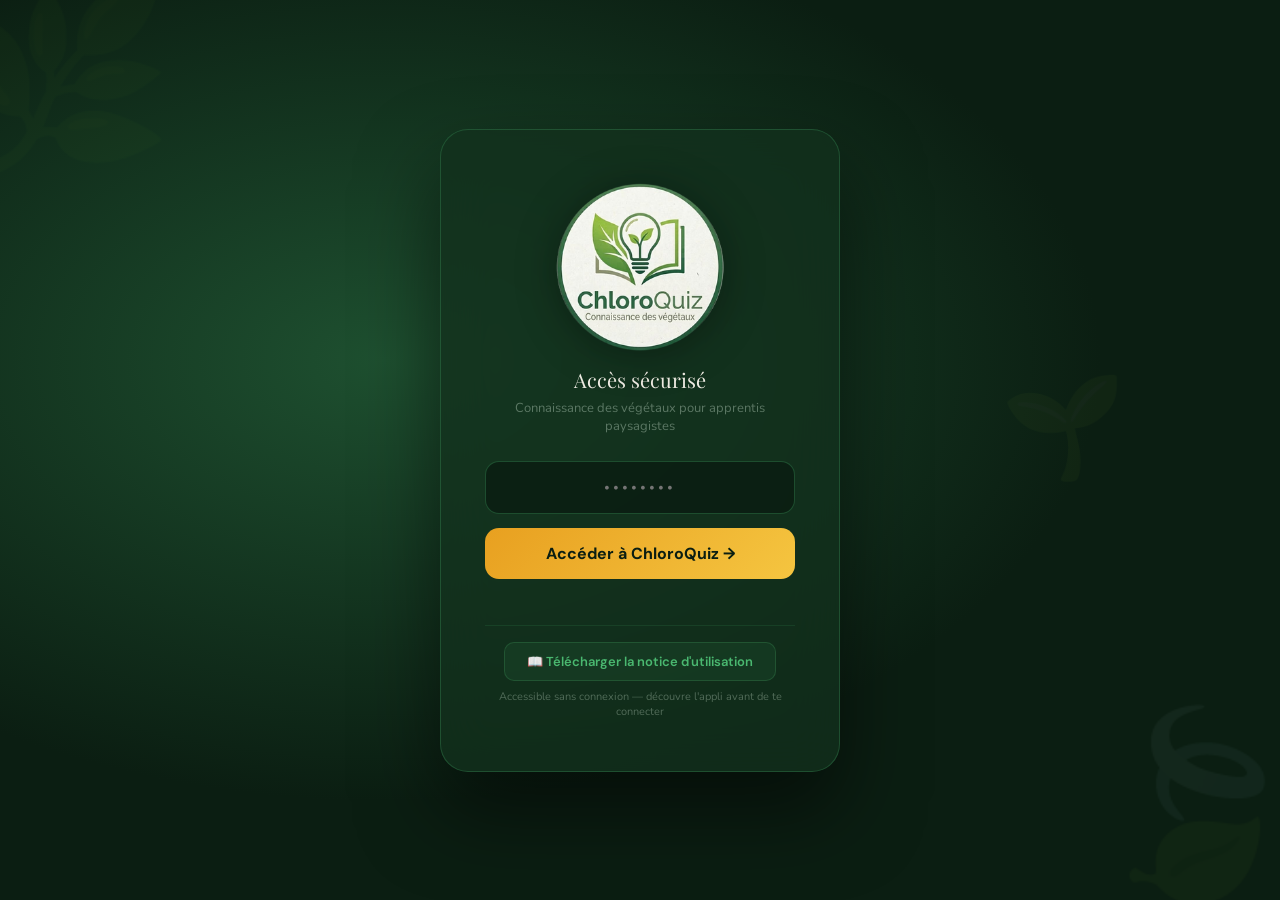
==== index.html @ 26f21cac "Add files via upload" ====
<!DOCTYPE html>
<html lang="fr">
<head>
<meta charset="UTF-8"/>
  <meta name="app-version" content="2026-03-24-v49"/>
<meta name="mobile-web-app-capable" content="yes">
  <meta name="apple-mobile-web-app-capable" content="yes">
  <meta name="apple-mobile-web-app-title" content="ChloroQuiz">
  <meta name="theme-color" content="#2d5a1b">
  <meta name="viewport" content="width=device-width, initial-scale=1.0"/>
<title>ChloroQuiz — Reconnaissance des végétaux</title>
<link rel="preconnect" href="https://fonts.googleapis.com"/>
<link rel="stylesheet" href="https://fonts.googleapis.com/css2?family=Playfair+Display:ital,wght@0,700;0,900;1,600;1,700&family=DM+Sans:wght@300;400;500;600;700&family=Nunito:wght@400;500;600;700;800&family=Montserrat:wght@700&display=swap"/>
  <link rel="stylesheet" href="chloroquiz.css"/>
  <!-- PWA -->
  <link rel="manifest" href="manifest.json">
  <script>
  if("serviceWorker" in navigator){
    window.addEventListener("load", function(){
      navigator.serviceWorker.register("/chloroquiz/sw.js")
        .then(function(reg){
          console.log("[CQ] SW enregistré");
          // Écouter les messages du SW (progression précache)
          navigator.serviceWorker.addEventListener("message", function(e){
            if(e.data && e.data.type==="photosCached"){
              var d = e.data;
              if(d.cached > 0){
                console.log("[CQ] Photos cachées: "+d.cached+" nouvelles, "+d.skipped+" déjà en cache");
              }
              // Mettre à jour le statut hors-ligne si visible
              updateOfflineStatus(d);
            }
          });
        })
        .catch(function(e){ console.warn("[CQ] SW échec:", e); });
    });
  }
  </script>
  <meta name="theme-color" content="#4ab870">
  <meta name="mobile-web-app-capable" content="yes">
  <meta name="apple-mobile-web-app-capable" content="yes">
  <meta name="apple-mobile-web-app-status-bar-style" content="black-translucent">
  <meta name="apple-mobile-web-app-title" content="ChloroQuiz">
  <link rel="apple-touch-icon" href="[data-uri]">
</head>
<body onload="tryRestoreSession().then(ok=>{ if(!ok){ /* écran mot de passe déjà visible */ } })">

<!-- ══ PASSWORD ══ -->
<div id="pw-screen">
  <div class="pw-leaf" style="top:-40px;left:-50px">🌿</div>
  <div class="pw-leaf" style="bottom:-30px;right:-30px;animation-delay:3s">🍃</div>
  <div class="pw-leaf" style="top:40%;right:12%;animation-delay:1.5s;font-size:100px">🌱</div>
  <div class="pw-card">
    <img src="[data-uri]" alt="ChloroQuiz" style="width:170px;height:170px;object-fit:contain;filter:drop-shadow(0 4px 20px rgba(0,0,0,0.35));margin-bottom:8px">
    <div class="pw-title">Accès sécurisé</div>
    <div class="pw-sub">Connaissance des végétaux pour apprentis paysagistes</div>
    <input class="pw-input" id="pw-input" type="password" placeholder="••••••••" autocomplete="off"/>
    <button class="pw-btn" onclick="checkPassword()">Accéder à ChloroQuiz →</button>
    <div class="pw-err" id="pw-err"></div>

    <!-- Lien notice avant connexion -->
    <div style="margin-top:18px;padding-top:16px;border-top:1px solid rgba(74,184,112,.12)">
      <a href="ChloroQuiz_Notice.pdf" target="_blank" rel="noopener"
         style="display:inline-flex;align-items:center;gap:8px;padding:10px 22px;
                background:rgba(74,184,112,.08);border:1px solid rgba(74,184,112,.22);
                border-radius:10px;color:var(--g4);font-family:'DM Sans',sans-serif;
                font-size:13px;font-weight:600;text-decoration:none;
                transition:background .2s"
         onmouseover="this.style.background='rgba(74,184,112,.18)'"
         onmouseout="this.style.background='rgba(74,184,112,.08)'">
        📖 Télécharger la notice d'utilisation
      </a>
      <div style="font-size:11px;color:rgba(200,223,204,.35);margin-top:8px">
        Accessible sans connexion — découvre l'appli avant de te connecter
      </div>
    </div>

  </div>
</div>

<!-- ══ APP ══ -->
<div id="app-screen">
  <div class="hdr">
    <div class="hdr-logo" onclick="showPage('home')" style="display:flex;align-items:baseline;gap:8px">
      Chloro<span>Quiz</span>
      <span id="app-version-badge" style="font-family:'DM Sans',sans-serif;font-size:10px;font-weight:600;color:rgba(200,223,204,.28);letter-spacing:.5px;cursor:pointer;line-height:1;padding-bottom:1px" title="Voir le changelog" onclick="event.stopPropagation();openChangelog()">v—</span>
    </div>
    <div class="hdr-nav">
      <button class="nb active" id="nb-home"   onclick="showPage('home')">🏠 Accueil</button>
      <button class="nb"        id="nb-quiz"   onclick="showPage('quiz')">📸 Quiz</button>
      <button class="nb"        id="nb-fiches" onclick="showPage('fiches')">📋 Fiches</button>
      <button class="nb"        id="nb-scores" onclick="showPage('scores')">🏆 Classement</button>
      <button class="nb"        id="nb-myplants" onclick="showPage('myplants')">🌱 Mes végétaux</button>
      <button class="nb atab"   id="nb-stats"  onclick="showPage('stats')" style="display:none">📊 Statistiques</button>
      <button class="nb atab"   id="nb-admin"  onclick="showPage('admin')" style="display:none">⚙️ Admin</button>
    </div>
    <div class="hdr-right">
      <div class="cloud-dot loading" id="cloud-dot" onclick="onCloudDotClick()">
        <div class="cloud-dot-circle"></div>
        <span id="cloud-dot-label">…</span>
      </div>
      <span class="role-badge" id="role-badge">👤 Visiteur</span>
      <button onclick="location.reload(true)" title="Actualiser l'application"
        style="padding:7px 14px;background:rgba(74,184,112,.08);border:1px solid rgba(74,184,112,.2);
        border-radius:20px;color:rgba(200,223,204,.7);font-family:'DM Sans',sans-serif;font-size:13px;
        font-weight:600;cursor:pointer;transition:all .2s;margin-right:6px"
        onmouseover="this.style.background='rgba(74,184,112,.18)'"
        onmouseout="this.style.background='rgba(74,184,112,.08)'">🔄</button>
      <button class="logout-btn" onclick="logout()">Déconnexion</button>
    </div>
  </div>

  <!-- HOME -->
  <div class="page" id="page-home">
    <div class="home-greet">🌿 Bienvenue sur</div>
    <div class="home-title"><span style="color: var(--g4);">Chloro</span><em style="color: var(--am2); font-family: 'Montserrat', sans-serif; font-style: normal; font-weight: bold;">Quiz</em></div>
    <div class="home-desc">L'outil de référence pour les apprentis paysagistes. Identifiez les végétaux en 30 secondes, montez dans le classement et devenez le meilleur en connaissance du végétal de votre promo !</div>
    <div class="cards-grid">
      <div class="fc fc-quiz" onclick="showPage('quiz')">
        <span class="fc-icon">📸</span>
        <div class="fc-title">Quiz Végétaux</div>
        <div class="fc-desc">Identifiez les végétaux en photo en 30s puis répondez à une question de connaissance. Scores enregistrés en ligne.</div>
        <div class="fc-arrow">Jouer →</div>
      </div>
      <div class="fc fc-scores" onclick="showPage('scores')">
        <span class="fc-icon">🏆</span>
        <div class="fc-title">Classement</div>
        <div class="fc-desc" id="home-score-desc">Classement partagé en temps réel — visible par tous les apprentis.</div>
        <div class="fc-arrow" style="color:#7ab8f5">Voir le classement →</div>
      </div>
      <div class="fc fc-fiches" onclick="showPage('fiches')">
        <span class="fc-icon">📋</span>
        <div class="fc-title">Fiches Végétaux</div>
        <div class="fc-desc" id="home-count-desc">Consultez les fiches détaillées avec toutes les informations botaniques.</div>
        <div class="fc-arrow">Consulter →</div>
      </div>
      <div class="fc" style="background:linear-gradient(135deg,rgba(32,96,200,.15),rgba(50,80,180,.08));border-color:rgba(32,96,200,.3);cursor:default">
        <span class="fc-icon">🎮</span>
        <div class="fc-title">Rejoindre une session</div>
        <div class="fc-desc">Votre formateur a lancé un quiz en direct ? Entrez le code à 4 chiffres pour rejoindre.</div>
        <div class="join-session-bar">
          <input class="join-code-input" id="join-code-input" maxlength="4" placeholder="CODE" oninput="this.value=this.value.replace(/[^0-9]/g,'')"/>
          <button class="join-btn" id="join-btn" onclick="joinSession()">→</button>
        </div>
      </div>
      <div class="fc fc-admin" id="home-admin-card" onclick="showPage('admin')" style="display:none">
        <span class="fc-icon">⚙️</span>
        <div class="fc-title">Administration</div>
        <div class="fc-desc">Gérez les plantes et connectez la base de données cloud partagée.</div>
        <div class="fc-arrow" style="color:var(--am2)">Gérer →</div>
      </div>
    </div>
  </div>

  <!-- QUIZ -->
  <div class="page" id="page-quiz" style="display:none">
    <div id="quiz-container"></div>
  </div>

  <!-- SCORES -->
  <div class="page" id="page-scores" style="display:none">
    <div class="lb-wrap">
      <div class="lb-top">
        <div>
          <div class="pg-title">🏆 <em>Classement</em></div>
          <div class="pg-sub" id="lb-sub">Tous les scores</div>
        </div>
        <button class="lb-reset-btn" id="lb-reset-btn" onclick="resetScores()" style="display:none">🗑️ Réinitialiser</button>
      </div>
      <!-- Onglets niveaux -->
      <div class="lb-tabs" id="lb-tabs">
        <button class="lb-tab active" id="lb-tab-all"  onclick="setLbFilter('all')">
          <span class="lb-tab-icon">🏆</span><span class="lb-tab-lbl">Tous</span>
        </button>
        <button class="lb-tab" id="lb-tab-lv0" onclick="setLbFilter('lv0')">
          <span class="lb-tab-icon">👀</span><span class="lb-tab-lbl">N0</span>
        </button>
        <button class="lb-tab" id="lb-tab-lv1" onclick="setLbFilter('lv1')">
          <span class="lb-tab-icon">🌱</span><span class="lb-tab-lbl">N1</span>
        </button>
        <button class="lb-tab" id="lb-tab-lv2" onclick="setLbFilter('lv2')">
          <span class="lb-tab-icon">🎓</span><span class="lb-tab-lbl">N2</span>
        </button>
        <button class="lb-tab" id="lb-tab-lv3" onclick="setLbFilter('lv3')">
          <span class="lb-tab-icon">🔬</span><span class="lb-tab-lbl">N3</span>
        </button>
        <button class="lb-tab" id="lb-tab-lv4" onclick="setLbFilter('lv4')">
          <span class="lb-tab-icon">🏗️</span><span class="lb-tab-lbl">N4</span>
        </button>
      </div>
      <div id="lb-table"></div>
    </div>
  </div>

  <!-- FICHES -->
  <div class="page" id="page-fiches" style="display:none">
    <div class="pg-title">Fiches <em>Végétaux</em></div>
    <div class="pg-sub" style="display:flex;align-items:center;justify-content:space-between;flex-wrap:wrap;gap:8px"><span>Cliquez sur une fiche pour voir les détails</span><button onclick="toggleCompareMode()" style="padding:7px 16px;background:rgba(232,160,32,.1);border:1px solid rgba(232,160,32,.3);border-radius:20px;color:var(--am2);font-family:&apos;DM Sans&apos;,sans-serif;font-size:13px;font-weight:600;cursor:pointer;white-space:nowrap">⚖️ Comparer 2 plantes</button></div>
    <input class="fi-search" id="fi-search" placeholder="🔍  Rechercher par nom latin, nom commun, famille…" oninput="renderFiches()"/>
    <div id="compare-bar" style="display:none">
      <div class="compare-bar">
        <span class="compare-bar-label">⚖️ Comparer :</span>
        <div class="compare-slots">
          <div class="compare-slot" id="cmp-slot-0">Sélectionner plante 1</div>
          <div class="compare-slot" id="cmp-slot-1">Sélectionner plante 2</div>
        </div>
        <div id="compare-type-btns" style="display:flex;gap:6px">
          <button id="cmp-type-simple" onclick="compareType='simple';document.getElementById('cmp-type-simple').style.background='rgba(74,184,112,.25)';document.getElementById('cmp-type-complet').style.background='rgba(74,184,112,.05)'" style="padding:6px 12px;background:rgba(74,184,112,.25);border:1px solid rgba(74,184,112,.4);border-radius:9px;color:var(--g4);font-family:'DM Sans',sans-serif;font-size:12px;font-weight:600;cursor:pointer">📋 Simple</button>
          <button id="cmp-type-complet" onclick="compareType='complet';document.getElementById('cmp-type-complet').style.background='rgba(74,184,112,.25)';document.getElementById('cmp-type-simple').style.background='rgba(74,184,112,.05)'" style="padding:6px 12px;background:rgba(74,184,112,.05);border:1px solid rgba(74,184,112,.2);border-radius:9px;color:var(--g4);font-family:'DM Sans',sans-serif;font-size:12px;font-weight:600;cursor:pointer">📄 Complet</button>
        </div>
        <button class="compare-btn" id="compare-launch-btn" onclick="launchComparison()" disabled>Comparer →</button>
        <button onclick="toggleCompareMode()" style="padding:8px 14px;background:rgba(255,100,100,.08);border:1px solid rgba(255,100,100,.2);border-radius:10px;color:#ff7070;font-family:'DM Sans',sans-serif;font-size:12px;cursor:pointer">✕ Annuler</button>
      </div>
    </div>
    <div class="fiches-grid" id="fiches-grid"></div>
  </div>

  <!-- MES VÉGÉTAUX -->
  <div class="page" id="page-myplants" style="display:none">
  </div>

  <!-- ADMIN -->
  <div class="page" id="page-admin" style="display:none">

    <!-- EN-TÊTE ADMIN -->
    <div style="display:flex;align-items:center;justify-content:space-between;flex-wrap:wrap;gap:12px;margin-bottom:26px">
      <div>
        <div class="pg-title" style="margin-bottom:4px">⚙️ Administration <span style="color:var(--g4)">Chloro</span><em style="color:var(--am2);font-family:'Montserrat',sans-serif;font-style:normal;font-weight:bold">Quiz</em></div>
        <div id="admin-count" style="font-size:13px;color:rgba(200,223,204,.45)"></div>
      </div>
      <div id="admin-stats-row" class="admin-stats-row" style="flex:0 0 auto;min-width:0">
        <div class="admin-stat-card">
          <span class="admin-stat-icon">🌿</span>
          <div><div class="admin-stat-val" id="stat-nb-plantes">—</div><div class="admin-stat-lbl">Plantes</div></div>
        </div>
        <div class="admin-stat-card">
          <span class="admin-stat-icon" id="stat-cloud-icon">☁️</span>
          <div><div class="admin-stat-val" id="stat-cloud-val">—</div><div class="admin-stat-lbl">Synchronisation</div></div>
        </div>
        <div class="admin-stat-card">
          <span class="admin-stat-icon">🏆</span>
          <div><div class="admin-stat-val" id="stat-nb-scores">—</div><div class="admin-stat-lbl">Scores enregistrés</div></div>
        </div>
      </div>
    </div>

    <!-- LAYOUT SIDEBAR + CONTENU -->
    <div class="admin-layout">

      <!-- SIDEBAR NAV -->
      <nav class="admin-sidebar">
        <button class="admin-sidebar-item active" id="atab-plantes" onclick="switchAdminTab('plantes')">
          <span class="admin-sidebar-icon">🌿</span>
          <div class="admin-sidebar-text">
            <div class="admin-sidebar-label">Catalogue</div>
            <div class="admin-sidebar-desc">Gérer les plantes</div>
          </div>
          <span class="admin-sidebar-badge" id="sidebar-badge-plantes">0</span>
        </button>
        <button class="admin-sidebar-item" id="atab-cloud" onclick="switchAdminTab('cloud')">
          <span class="admin-sidebar-icon">☁️</span>
          <div class="admin-sidebar-text">
            <div class="admin-sidebar-label">Cloud</div>
            <div class="admin-sidebar-desc">Connexion Supabase</div>
          </div>
        </button>
        <button class="admin-sidebar-item" id="atab-mdp" onclick="switchAdminTab('mdp')">
          <span class="admin-sidebar-icon">🔐</span>
          <div class="admin-sidebar-text">
            <div class="admin-sidebar-label">Accès</div>
            <div class="admin-sidebar-desc">Mots de passe</div>
          </div>
        </button>
        <button class="admin-sidebar-item" id="atab-plantnet" onclick="switchAdminTab('plantnet')">
          <span class="admin-sidebar-icon">🔍</span>
          <div class="admin-sidebar-text">
            <div class="admin-sidebar-label">Pl@ntNet</div>
            <div class="admin-sidebar-desc">Clé API identification</div>
          </div>
        </button>
        <button class="admin-sidebar-item" id="atab-multi" onclick="switchAdminTab('multi')">
          <span class="admin-sidebar-icon">🏆</span>
          <div class="admin-sidebar-text">
            <div class="admin-sidebar-label">Multijoueur</div>
            <div class="admin-sidebar-desc">Sessions en direct</div>
          </div>
        </button>
        <button class="admin-sidebar-item" id="atab-glossaire" onclick="switchAdminTab('glossaire')">
          <span class="admin-sidebar-icon">📖</span>
          <div class="admin-sidebar-text">
            <div class="admin-sidebar-label">Glossaire</div>
            <div class="admin-sidebar-desc">Termes botaniques</div>
          </div>
          <span class="admin-sidebar-badge" id="sidebar-badge-gloss" style="display:none"></span>
        </button>
        <!-- séparateur + lien rapide classement -->
        <div style="margin-top:8px;padding-top:14px;border-top:1px solid rgba(74,184,112,.1)">
          <button onclick="showPage('scores')" style="width:100%;padding:10px 14px;border-radius:11px;border:1px solid rgba(74,184,112,.12);background:transparent;color:rgba(200,223,204,.4);font-family:'DM Sans',sans-serif;font-size:12px;cursor:pointer;transition:all .2s;text-align:left;display:flex;align-items:center;gap:8px"
            onmouseover="this.style.color='var(--g4)'" onmouseout="this.style.color='rgba(200,223,204,.4)'">
            <span>📊</span> Voir le classement
          </button>
          <button id="admin-sidebar-stats-btn" onclick="showPage('stats')" style="width:100%;padding:10px 14px;border-radius:11px;border:1px solid rgba(232,160,32,.12);background:rgba(232,160,32,.04);color:var(--am2);font-family:'DM Sans',sans-serif;font-size:12px;cursor:pointer;transition:all .2s;text-align:left;display:flex;align-items:center;gap:8px;margin-top:6px;font-weight:600"
            onmouseover="this.style.background='rgba(232,160,32,.12)'" onmouseout="this.style.background='rgba(232,160,32,.04)'">
            <span>📈</span> Statistiques
          </button>
        </div>
      </nav>

      <!-- CONTENU DES SECTIONS -->
      <div class="admin-content">

        <!-- ── PLANTES ── -->
        <div id="admin-tab-plantes">
          <div class="admin-section-hdr">
            <div class="admin-section-title">Catalogue <em>végétaux</em></div>
            <div class="admin-btns-group">
              <button class="add-btn" onclick="openForm(null)">+ Ajouter</button>
              <button class="add-btn" onclick="mergePlants()"
                style="background:linear-gradient(135deg,#1a50a8,#2868d0);font-size:13px"
                title="Ajoute uniquement les plantes absentes — ne modifie pas les existantes">
                ⬇️ Fusionner par défaut
              </button>
              <button class="add-btn" onclick="repairPhotosCloud()"
                style="background:linear-gradient(135deg,#8a2000,#c03000);font-size:13px"
                title="Restaure les photos depuis le cache local vers Supabase">
                🔧 Réparer photos cloud
              </button>
              <button class="add-btn" onclick="migratePhotosToStorage()"
                style="background:linear-gradient(135deg,#005540,#008860);font-size:13px"
                title="Migrer les photos base64 vers Supabase Storage CDN — egress gratuit illimité">
                ☁️ Migrer vers CDN
              </button>
              <button class="add-btn" onclick="diagPhotos()"
                style="background:linear-gradient(135deg,#005080,#0070a8);font-size:13px"
                title="Voir l'état des photos : localStorage vs Supabase vs mémoire">
                🔍 Diagnostic photos
              </button>
              <button class="add-btn" onclick="triggerCSVImport()"
                style="background:linear-gradient(135deg,#1a6840,#229954);font-size:13px"
                title="Importer des plantes depuis un fichier CSV (Google Sheets, Excel)">
                📤 Importer CSV
              </button>
              <button class="add-btn" onclick="downloadCSVTemplate()"
                style="background:rgba(74,184,112,.12);border:1px solid rgba(74,184,112,.3);color:var(--g4);font-size:13px"
                title="Télécharger le modèle CSV avec toutes les colonnes">
                📥 Modèle CSV
              </button>
            </div>
          </div>
          <input class="admin-search" id="admin-search-input"
            placeholder="🔍  Rechercher dans le catalogue (latin, nom commun, famille…)"
            oninput="filterAdminList(this.value)"/>
          <div class="admin-list" id="admin-list"></div>
        </div>

        <!-- ── CLOUD ── -->
        <div id="admin-tab-cloud" style="display:none">
          <div class="admin-section-hdr">
            <div class="admin-section-title">Connexion <em>cloud</em></div>
          </div>
          <div id="cloud-banner-zone-tab"></div>
        </div>

        <!-- ── MDP ── -->
        <div id="admin-tab-mdp" style="display:none">
          <div class="admin-section-hdr">
            <div class="admin-section-title">Gestion des <em>accès</em></div>
          </div>
          <div style="max-width:480px">
            <div style="font-size:14px;color:rgba(200,223,204,.5);margin-bottom:24px;line-height:1.7">
              Modifiez les mots de passe d'accès à ChloroQuiz. Les changements sont appliqués immédiatement
              et sauvegardés${cloudOk?' dans le cloud (tous les appareils)':' localement sur cet appareil'}.
            </div>
            <div style="display:flex;flex-direction:column;gap:18px">
              <div style="background:rgba(19,48,29,.5);border:1px solid rgba(74,184,112,.15);border-radius:16px;padding:22px">
                <div style="display:flex;align-items:center;gap:10px;margin-bottom:14px">
                  <span style="font-size:22px">👤</span>
                  <div>
                    <div style="font-weight:600;color:var(--cr);font-size:15px">Mot de passe Visiteur</div>
                    <div style="font-size:12px;color:rgba(200,223,204,.35)">Accès lecture seule — à partager aux apprentis</div>
                  </div>
                </div>
                <input class="fi" id="pw-new-user" type="text" placeholder="Nouveau mot de passe visiteur" autocomplete="off" style="margin-bottom:0"/>
              </div>
              <div style="background:rgba(58,34,0,.4);border:1px solid rgba(232,160,32,.18);border-radius:16px;padding:22px">
                <div style="display:flex;align-items:center;gap:10px;margin-bottom:14px">
                  <span style="font-size:22px">👑</span>
                  <div>
                    <div style="font-weight:600;color:var(--am2);font-size:15px">Mot de passe Formateur</div>
                    <div style="font-size:12px;color:rgba(200,223,204,.35)">Accès admin complet — à garder secret</div>
                  </div>
                </div>
                <input class="fi" id="pw-new-admin" type="text" placeholder="Nouveau mot de passe formateur" autocomplete="off" style="margin-bottom:0;border-color:rgba(232,160,32,.25)"/>
              </div>
            </div>
            <div style="margin-top:8px;font-size:12px;color:rgba(200,223,204,.3)">⚠️ Minimum 6 caractères. Évitez les espaces.</div>
            <div id="pw-change-msg" style="min-height:20px;margin-top:10px;font-size:13px"></div>
            <button onclick="changePasswords()" style="margin-top:16px;width:100%;padding:14px;background:linear-gradient(135deg,var(--am),var(--am2));border:none;border-radius:13px;color:#0b1e12;font-family:'DM Sans',sans-serif;font-size:15px;font-weight:700;cursor:pointer;transition:all .2s">
              🔐 Enregistrer les nouveaux mots de passe
            </button>
            <button onclick="resetPasswordsToDefault()" style="margin-top:10px;width:100%;padding:11px;background:rgba(255,100,100,.08);border:1px solid rgba(255,100,100,.18);border-radius:13px;color:#ff9999;font-family:'DM Sans',sans-serif;font-size:13px;cursor:pointer;transition:all .2s">
              Réinitialiser aux mots de passe par défaut
            </button>
          </div>
        </div>

        <!-- ── PLANTNET ── -->
        <div id="admin-tab-plantnet" style="display:none">
          <div class="admin-section-hdr">
            <div class="admin-section-title">🔍 Pl@ntNet — <em>Identification</em></div>
          </div>
          <div id="plantnet-tab-content"></div>
        </div>

        <!-- ── MULTI ── -->
        <div id="admin-tab-multi" style="display:none">
          <div class="admin-section-hdr">
            <div class="admin-section-title">Sessions <em>multijoueur</em></div>
          </div>
          <div id="multi-container"></div>
        </div>

        <div id="admin-tab-glossaire" style="display:none">
          <div class="admin-section-hdr" style="display:flex;align-items:center;justify-content:space-between;flex-wrap:wrap;gap:10px">
            <div class="admin-section-title">📖 Glossaire <em>botanique</em></div>
            <div style="display:flex;gap:8px;flex-wrap:wrap;align-items:center">
              <input id="gloss-search" class="fi" placeholder="Rechercher un terme…"
                style="width:200px;padding:8px 12px;font-size:13px"
                oninput="filterGlossList(this.value)"/>
              <button onclick="openGlossForm(null)"
                style="padding:8px 16px;background:linear-gradient(135deg,#1e5030,#2d7a4a);border:none;border-radius:10px;color:#fff;font-family:'DM Sans',sans-serif;font-size:13px;font-weight:700;cursor:pointer">
                + Ajouter
              </button>
            </div>
          </div>
          <div id="gloss-list" style="margin-top:8px"></div>
        </div>

      </div><!-- /admin-content -->
    </div><!-- /admin-layout -->
  </div>

  <!-- STATS (formateur uniquement) -->
  <div class="page" id="page-stats" style="display:none">
    <div id="stats-container"></div>
  </div>

  <!-- BOTTOM NAV MOBILE -->
  <nav id="bottom-nav" role="navigation" aria-label="Navigation principale">
    <button class="bn-item active" id="bn-home" onclick="showPage('home')" aria-label="Accueil">
      <span class="bn-item-icon">🏠</span>
      <span class="bn-item-label">Accueil</span>
    </button>
    <button class="bn-item" id="bn-quiz" onclick="showPage('quiz')" aria-label="Quiz">
      <span class="bn-item-icon">📸</span>
      <span class="bn-item-label">Quiz</span>
    </button>
    <button class="bn-item" id="bn-fiches" onclick="showPage('fiches')" aria-label="Fiches">
      <span class="bn-item-icon">📋</span>
      <span class="bn-item-label">Fiches</span>
    </button>
    <button class="bn-item" id="bn-myplants" onclick="showPage('myplants')" aria-label="Mes végétaux">
      <span class="bn-item-icon">🌱</span>
      <span class="bn-item-label">Mes végétaux</span>
    </button>
    <button class="bn-item" id="bn-scores" onclick="showPage('scores')" aria-label="Classement">
      <span class="bn-item-icon">🏆</span>
      <span class="bn-item-label">Classement</span>
    </button>
    <button class="bn-item bn-admin" id="bn-admin-mob" onclick="showPage('admin')" aria-label="Admin" style="display:none">
      <span class="bn-item-icon">⚙️</span>
      <span class="bn-item-label">Admin</span>
    </button>
  </nav>

</div>

<div id="overlay-root"></div>

<!-- OFFLINE BANNER -->
<div id="offline-banner" style="display:none;position:fixed;bottom:16px;left:50%;transform:translateX(-50%);
  background:rgba(40,20,0,.97);border:1px solid rgba(255,180,60,.4);border-radius:14px;
  padding:12px 20px;font-size:13px;color:#ffb347;z-index:9999;backdrop-filter:blur(12px);
  box-shadow:0 8px 32px rgba(0,0,0,.5);align-items:center;gap:10px;max-width:94vw">
  <span>⚠️</span>
  <div>
    <div style="font-weight:600">Mode hors-ligne — score sauvegardé localement</div>
    <div style="font-size:11px;color:rgba(255,180,60,.6)" id="offline-sync-msg">Sera synchronisé automatiquement au retour en ligne.</div>
  </div>
  <button onclick="document.getElementById('offline-banner').style.display='none'"
    style="background:none;border:none;color:#ffb347;cursor:pointer;font-size:16px;padding:0 0 0 8px;flex-shrink:0">✕</button>
</div>

  <script src="chloroquiz.js"></script>

  <!-- PWA Install Button -->
  <div id="pwa-install-btn" style="display:none;position:fixed;bottom:20px;left:50%;transform:translateX(-50%);z-index:9999;background:#2d5a1b;color:white;border:none;border-radius:30px;padding:12px 24px;cursor:pointer;font-size:15px;font-weight:600;align-items:center;gap:8px;box-shadow:0 4px 20px rgba(0,0,0,0.3)" onclick="installPWA()">
    📲 Installer ChloroQuiz
  </div>

  <script>
    // Désinscrire les anciens Service Workers
if ('serviceWorker' in navigator) {
  // Désinstaller tous les anciens Service Workers et vider les caches
  navigator.serviceWorker.getRegistrations().then(regs => {
    regs.forEach(reg => reg.unregister());
  });
  caches.keys().then(keys => keys.forEach(k => caches.delete(k)));
}
    let deferredPrompt;
    window.addEventListener('beforeinstallprompt', (e) => {
      e.preventDefault();
      deferredPrompt = e;
      const btn = document.getElementById('pwa-install-btn');
      if (btn) btn.style.display = 'flex';
    });
    window.addEventListener('appinstalled', () => {
      deferredPrompt = null;
      const btn = document.getElementById('pwa-install-btn');
      if (btn) btn.style.display = 'none';
    });
    function installPWA() {
      if (deferredPrompt) {
        deferredPrompt.prompt();
        deferredPrompt.userChoice.then(() => { deferredPrompt = null; });
      }
    }
  </script>
</body>
</html>
---- chloroquiz.css ----
/* ══════════════════════════════════════════════════════
   ChloroQuiz — Feuille de styles principale
   Version: 2026-03-17-v22
══════════════════════════════════════════════════════ */

/* ══════════════════════════════════════════════════════
   ChloroQuiz — Feuille de styles principale
   Version: 2026-03-17-v22
══════════════════════════════════════════════════════ */

*{box-sizing:border-box;margin:0;padding:0}
html,body{min-height:100%;font-family:'Nunito',sans-serif;background:#0b1e12;color:#f0ede4}button,a,.qopt,.fiche,.nb,.lb-tab,.lb-filter-btn,.fchip,.level-card,.next-btn{-webkit-user-select:none;user-select:none;-webkit-touch-callout:none;touch-action:manipulation}
:root{
  --g0:#0b1e12;--g1:#13301d;--g2:#1e5030;--g3:#2d7a4a;--g4:#4ab870;
  --am:#e8a020;--am2:#f5c540;--cr:#f0ede4;
  --disp:'Playfair Display',serif;
}

/* ══ PASSWORD ══ */
#pw-screen{min-height:100vh;display:flex;align-items:center;justify-content:center;
  background:radial-gradient(ellipse 80% 70% at 30% 40%,#1e5030 0%,#0b1e12 70%);
  position:relative;overflow:hidden}
.pw-leaf{position:absolute;font-size:180px;opacity:.04;animation:fl-float 9s ease-in-out infinite;user-select:none;pointer-events:none}
@keyframes fl-float{0%,100%{transform:translateY(0) rotate(0deg)}50%{transform:translateY(-18px) rotate(6deg)}}
.pw-card{background:rgba(19,48,29,.78);backdrop-filter:blur(24px);border:1px solid rgba(74,184,112,.25);
  border-radius:28px;padding:52px 44px;width:400px;max-width:94vw;text-align:center;position:relative;z-index:1;
  box-shadow:0 40px 80px rgba(0,0,0,.5)}
.pw-logo{font-family:var(--disp);font-size:46px;font-weight:900;color:var(--g4);letter-spacing:-1px}
.pw-logo span{color:var(--am2); font-family: 'Montserrat', sans-serif;}
.pw-tagline{font-size:11px;letter-spacing:3px;text-transform:uppercase;color:rgba(200,223,204,.35);margin-bottom:36px}
.pw-icon{font-size:52px;display:block;margin-bottom:14px}
.pw-title{font-family:var(--disp);font-size:20px;color:var(--cr);margin-bottom:6px}
.pw-sub{font-size:13px;color:rgba(200,223,204,.4);margin-bottom:26px}
.pw-input{width:100%;padding:15px 18px;background:rgba(11,30,18,.85);border:1px solid rgba(74,184,112,.3);
  border-radius:14px;color:var(--cr);font-size:16px;text-align:center;letter-spacing:3px;
  outline:none;transition:border-color .3s,box-shadow .3s;margin-bottom:14px;font-family:'DM Sans',sans-serif}
.pw-input:focus{border-color:var(--am);box-shadow:0 0 0 3px rgba(232,160,32,.15)}
.pw-btn{width:100%;padding:15px;background:linear-gradient(135deg,var(--am),var(--am2));border:none;border-radius:14px;
  color:#0b1e12;font-size:16px;font-weight:700;cursor:pointer;transition:all .2s;font-family:'DM Sans',sans-serif}
.pw-btn:hover{transform:translateY(-2px);box-shadow:0 8px 24px rgba(232,160,32,.4)}
.pw-err{color:#ff7070;font-size:13px;margin-top:10px;min-height:18px}
.pw-hint{font-size:11px;color:rgba(200,223,204,.2);margin-top:18px}

/* ══ APP ══ */
#app-screen{display:none;flex-direction:column;min-height:100vh}

/* ══ HEADER ══ */
.hdr{display:flex;align-items:center;justify-content:space-between;padding:14px 24px;
  background:rgba(11,30,18,.94);backdrop-filter:blur(20px);border-bottom:1px solid rgba(74,184,112,.12);
  position:sticky;top:0;z-index:100;flex-wrap:wrap;gap:8px}
.hdr-logo{font-family:var(--disp);font-size:26px;font-weight:900;color:var(--g4);cursor:pointer;letter-spacing:-.5px}
.hdr-logo span{color:var(--am2); font-family: 'Montserrat', sans-serif;}
.hdr-nav{display:flex;gap:5px;flex-wrap:wrap}
.hdr-right{display:flex;align-items:center;gap:8px;flex-wrap:wrap}
.nb{padding:8px 14px;border-radius:10px;border:1px solid transparent;background:transparent;
  color:rgba(200,223,204,.85);font-family:'DM Sans',sans-serif;font-size:13px;font-weight:500;cursor:pointer;transition:all .2s}
.nb:hover{background:rgba(74,184,112,.12);color:var(--cr)}
.nb.active{background:rgba(232,160,32,.12);color:var(--am2);border-color:rgba(232,160,32,.25)}
.nb.atab{color:rgba(232,160,32,.5)}
.nb.atab.active{background:rgba(232,160,32,.15);color:var(--am2)}
.role-badge{font-size:11px;letter-spacing:2px;text-transform:uppercase;padding:4px 12px;
  border-radius:100px;background:rgba(74,184,112,.08);border:1px solid rgba(74,184,112,.15);color:rgba(200,223,204,.35)}
.role-badge.admin{background:rgba(232,160,32,.1);border-color:rgba(232,160,32,.3);color:var(--am)}
.logout-btn{padding:7px 13px;border-radius:9px;background:rgba(255,100,100,.1);border:1px solid rgba(255,100,100,.2);
  color:#ff7070;font-size:12px;cursor:pointer;transition:all .2s;font-family:'DM Sans',sans-serif}
.logout-btn:hover{background:rgba(255,100,100,.2)}

/* Cloud status */
.cloud-dot{display:flex;align-items:center;gap:5px;font-size:11px;padding:4px 11px;border-radius:100px;
  border:1px solid rgba(74,184,112,.2);color:rgba(200,223,204,.5);transition:all .3s;cursor:default}
.cloud-dot.online{border-color:rgba(74,184,112,.4);color:var(--g4);background:rgba(74,184,112,.08)}
.cloud-dot.offline{border-color:rgba(255,180,60,.3);color:#ffb347;background:rgba(255,180,60,.06);cursor:pointer}
.cloud-dot.loading{border-color:rgba(200,223,204,.2);color:rgba(200,223,204,.35);animation:fl-blink 1s ease infinite}
@keyframes fl-blink{0%,100%{opacity:1}50%{opacity:.4}}
.cloud-dot-circle{width:7px;height:7px;border-radius:50%;background:currentColor;flex-shrink:0}

/* ══ PAGES ══ */
.page{padding:38px 26px;max-width:1400px;margin:0 auto;flex:1;width:100%}
.pg-title{font-family:var(--disp);font-size:36px;font-weight:900;color:var(--cr);margin-bottom:6px}
.pg-title em{color:var(--am2);font-style:italic}
.pg-sub{font-size:14px;color:#ffffff;margin-bottom:28px}

/* ══ HOME ══ */
.home-greet{font-size:12px;letter-spacing:3px;text-transform:uppercase;color:var(--g4);margin-bottom:10px}
.home-title{font-family:var(--disp);font-size:48px;font-weight:900;line-height:1.1;color:var(--g4);margin-bottom:14px}
.home-title em{color:var(--am2);font-style:italic}
.home-desc{font-size:16px;color:rgba(200,223,204,.5);max-width:520px;line-height:1.7;margin-bottom:40px}
.cards-grid{display:grid;grid-template-columns:repeat(auto-fit,minmax(255px,1fr));gap:18px}
.fc{border-radius:22px;padding:30px 24px;cursor:pointer;transition:transform .3s,box-shadow .3s;border:1px solid rgba(255,255,255,.07)}
.fc:hover{transform:translateY(-5px)}
.fc-quiz{background:linear-gradient(135deg,#1e5030,#2d7a4a)}.fc-quiz:hover{box-shadow:0 20px 50px rgba(45,122,74,.45)}
.fc-fiches{background:linear-gradient(135deg,#2a3a14,#4a6a1a)}.fc-fiches:hover{box-shadow:0 20px 50px rgba(74,106,26,.45)}
.fc-scores{background:linear-gradient(135deg,#1a2a4a,#2a4a7a)}.fc-scores:hover{box-shadow:0 20px 50px rgba(42,74,122,.45)}
.fc-admin{background:linear-gradient(135deg,#3a2200,#7a4a00)}.fc-admin:hover{box-shadow:0 20px 50px rgba(122,74,0,.45)}
.fc-icon{font-size:44px;display:block;margin-bottom:14px}
.fc-title{font-family:var(--disp);font-size:21px;font-weight:700;color:var(--cr);margin-bottom:7px}
.fc-desc{font-size:13px;color:rgba(200,223,204,.6);line-height:1.6;margin-bottom:16px}
.fc-arrow{color:var(--am2);font-size:13px;font-weight:600}

/* ══ CLOUD SETUP BANNER ══ */
.cloud-banner{background:rgba(255,180,60,.07);border:1px solid rgba(255,180,60,.25);border-radius:16px;
  padding:18px 22px;margin-bottom:26px;display:flex;align-items:center;gap:16px;flex-wrap:wrap}
.cloud-banner-icon{font-size:28px;flex-shrink:0}
.cloud-banner-text{flex:1;min-width:200px}
.cloud-banner-title{font-size:15px;font-weight:600;color:#ffb347;margin-bottom:3px}
.cloud-banner-sub{font-size:12px;color:rgba(200,223,204,.5);line-height:1.5}
.cloud-setup-btn{padding:9px 20px;background:linear-gradient(135deg,#7a5000,#c48000);border:none;border-radius:10px;
  color:#fff8e0;font-family:'DM Sans',sans-serif;font-size:13px;font-weight:600;cursor:pointer;white-space:nowrap;transition:all .2s}
.cloud-setup-btn:hover{transform:translateY(-1px);box-shadow:0 4px 14px rgba(255,180,60,.3)}
.cloud-ok-banner{background:rgba(74,184,112,.07);border:1px solid rgba(74,184,112,.25);border-radius:16px;
  padding:14px 20px;margin-bottom:24px;display:flex;align-items:center;gap:12px}
.cloud-ok-text{flex:1;font-size:13px;color:rgba(200,223,204,.6)}
.cloud-ok-text strong{color:var(--g4)}
.cloud-disconnect-btn{padding:6px 14px;background:rgba(255,100,100,.08);border:1px solid rgba(255,100,100,.15);
  border-radius:8px;color:#ff9999;font-family:'DM Sans',sans-serif;font-size:12px;cursor:pointer;transition:all .2s}
.cloud-disconnect-btn:hover{background:rgba(255,100,100,.18)}

/* ══ CLOUD SETUP MODAL ══ */
.setup-modal{background:#0d2419;border:1px solid rgba(255,180,60,.3);border-radius:24px;padding:36px;
  max-width:600px;width:100%;max-height:90vh;overflow-y:auto;animation:fl-popin .35s cubic-bezier(.34,1.56,.64,1)}
.setup-step{display:flex;gap:14px;align-items:flex-start;padding:16px;background:rgba(19,48,29,.5);
  border:1px solid rgba(74,184,112,.12);border-radius:14px;margin-bottom:12px}
.setup-step-num{width:28px;height:28px;border-radius:50%;background:rgba(232,160,32,.15);border:1px solid rgba(232,160,32,.3);
  display:flex;align-items:center;justify-content:center;font-size:13px;font-weight:700;color:var(--am2);flex-shrink:0}
.setup-step-body{flex:1}
.setup-step-title{font-size:14px;font-weight:600;color:var(--cr);margin-bottom:4px}
.setup-step-desc{font-size:12px;color:rgba(200,223,204,.45);line-height:1.6}
.setup-step-desc a{color:var(--am2);text-decoration:none}
.setup-step-desc a:hover{text-decoration:underline}
.setup-url-input{width:100%;padding:11px 14px;background:rgba(11,30,18,.9);border:1px solid rgba(74,184,112,.22);
  border-radius:10px;color:var(--cr);font-family:'DM Sans',sans-serif;font-size:13px;outline:none;transition:border-color .3s;margin-top:8px}
.setup-url-input:focus{border-color:var(--am)}
.setup-url-input::placeholder{color:rgba(200,223,204,.2);font-size:12px}
.setup-test-btn{margin-top:12px;padding:11px 24px;background:linear-gradient(135deg,var(--am),var(--am2));border:none;
  border-radius:10px;color:#0b1e12;font-family:'DM Sans',sans-serif;font-size:14px;font-weight:700;cursor:pointer;transition:all .2s}
.setup-test-btn:hover{transform:translateY(-1px)}
.setup-test-btn:disabled{opacity:.5;cursor:not-allowed;transform:none}
.setup-result{margin-top:12px;padding:11px 15px;border-radius:10px;font-size:13px;display:none}
.setup-result.ok{background:rgba(74,184,112,.12);border:1px solid rgba(74,184,112,.3);color:var(--g4)}
.setup-result.ko{background:rgba(255,100,100,.1);border:1px solid rgba(255,100,100,.2);color:#ff9999}
.sql-block{background:rgba(0,0,0,.4);border:1px solid rgba(74,184,112,.15);border-radius:10px;padding:12px 14px;
  font-family:monospace;font-size:11px;color:rgba(200,223,204,.6);line-height:1.7;margin-top:8px;white-space:pre-wrap;word-break:break-all}
.copy-sql-btn{margin-top:6px;padding:5px 14px;background:rgba(74,184,112,.1);border:1px solid rgba(74,184,112,.2);
  border-radius:7px;color:var(--g4);font-family:'DM Sans',sans-serif;font-size:11px;cursor:pointer;transition:all .2s}
.copy-sql-btn:hover{background:rgba(74,184,112,.2)}

/* ══ LEVEL SELECTOR ══ */
.level-cards{display:grid;grid-template-columns:1fr 1fr 1fr;gap:12px;margin-bottom:24px}
.level-card{border-radius:18px;padding:20px 16px;cursor:pointer;border:2px solid transparent;
  transition:all .25s;text-align:left;background:none;font-family:'DM Sans',sans-serif;width:100%}
.level-card:hover{transform:translateY(-3px)}
.level-card.lv1{background:linear-gradient(135deg,rgba(30,80,48,.7),rgba(45,122,74,.5));border-color:rgba(74,184,112,.25)}
.level-card.lv1:hover,.level-card.lv1.selected{border-color:var(--g4);background:linear-gradient(135deg,rgba(30,80,48,.9),rgba(45,122,74,.7));box-shadow:0 8px 28px rgba(74,184,112,.25)}
.level-card.lv2{background:linear-gradient(135deg,rgba(58,34,0,.7),rgba(122,74,0,.5));border-color:rgba(232,160,32,.2)}
.level-card.lv2:hover,.level-card.lv2.selected{border-color:var(--am2);background:linear-gradient(135deg,rgba(58,34,0,.9),rgba(122,74,0,.7));box-shadow:0 8px 28px rgba(232,160,32,.2)}
.level-card.selected{transform:translateY(-3px)}
.level-card.lv3{background:linear-gradient(135deg,rgba(80,20,80,.7),rgba(140,40,140,.4));border-color:rgba(200,80,200,.2)}
.level-card.lv3:hover,.level-card.lv3.selected{border-color:#e060e0;background:linear-gradient(135deg,rgba(80,20,80,.9),rgba(140,40,140,.6));box-shadow:0 8px 28px rgba(200,80,200,.2)}
.level-card.lv4{background:linear-gradient(135deg,rgba(0,50,80,.7),rgba(0,90,140,.4));border-color:rgba(80,180,230,.2)}
.level-card.lv4:hover,.level-card.lv4.selected{border-color:#50b4e6;background:linear-gradient(135deg,rgba(0,50,80,.9),rgba(0,90,140,.6));box-shadow:0 8px 28px rgba(80,180,230,.2)}
/* ── Révision ciblée ── */
.filter-section{margin:14px 0;text-align:left}
.filter-title{font-size:12px;letter-spacing:1.5px;text-transform:uppercase;color:rgba(200,223,204,.9);margin-bottom:10px;font-weight:700}
.filter-chips{display:flex;flex-wrap:wrap;gap:6px}
.fchip{padding:5px 12px;border-radius:20px;border:1px solid rgba(74,184,112,.28);background:rgba(19,48,29,.6);color:rgba(200,223,204,.85);font-size:12px;cursor:pointer;transition:all .15s;font-family:var(--body)}
.fchip:hover{border-color:var(--g4);color:var(--g4)}
.fchip.active{background:rgba(74,184,112,.18);border-color:var(--g4);color:var(--g4);font-weight:600}
/* ── Récapitulatif fin de quiz ── */
.recap-table{width:100%;border-collapse:collapse;margin-top:12px;font-size:12px}.recap-table th{background:rgba(45,122,74,.25);color:rgba(200,223,204,.9);padding:7px 6px;text-align:left;font-size:10px;letter-spacing:1.5px;text-transform:uppercase}.recap-table td{padding:6px;border-bottom:1px solid rgba(74,184,112,.08);vertical-align:middle;color:rgba(200,223,204,.85)}
.recap-table th{padding:8px 10px;background:rgba(74,184,112,.1);color:rgba(200,223,204,.6);font-weight:600;text-align:left;font-size:11px;text-transform:uppercase;letter-spacing:1px}
.recap-table td{padding:9px 10px;border-bottom:1px solid rgba(74,184,112,.08);color:rgba(200,223,204,.8);vertical-align:top}
.recap-ok{color:var(--g4)}
.recap-ko{color:#ff9999}
.recap-timeout{color:#ffb347}
.recap-section{margin-top:22px;text-align:left}
.recap-title{font-family:var(--disp);font-size:15px;color:var(--am2);margin-bottom:10px;padding-bottom:6px;border-bottom:1px solid rgba(232,160,32,.2)}
/* ── Type multi-select ── */
.type-chips{display:flex;flex-wrap:wrap;gap:6px;margin-top:6px}
.type-chip{padding:5px 12px;border-radius:20px;border:1px solid rgba(74,184,112,.2);background:rgba(19,48,29,.6);color:rgba(200,223,204,.55);font-size:12px;cursor:pointer;transition:background .15s,border-color .15s,color .15s;font-family:var(--body);-webkit-tap-highlight-color:transparent;user-select:none}
@media(hover:hover){.type-chip:hover{border-color:var(--g4);color:var(--g4)}}
.type-chip.selected{background:rgba(74,184,112,.18);border-color:var(--g4);color:var(--g4);font-weight:600}
.type-chip:active{opacity:.75}
.type-display{margin-top:6px;font-size:12px;color:rgba(200,223,204,.5);font-style:italic;min-height:18px}
.level-badge-tag{display:inline-block;font-size:11px;letter-spacing:1.5px;text-transform:uppercase;
  padding:3px 10px;border-radius:100px;margin-bottom:10px;font-weight:600}
.lv1 .level-badge-tag{background:rgba(74,184,112,.2);color:var(--g4);border:1px solid rgba(74,184,112,.3)}
.lv2 .level-badge-tag{background:rgba(232,160,32,.15);color:var(--am2);border:1px solid rgba(232,160,32,.3)}
.lv3 .level-badge-tag{background:rgba(200,80,200,.15);color:#e060e0;border:1px solid rgba(200,80,200,.3)}
.lv4 .level-badge-tag{background:rgba(80,180,230,.15);color:#50b4e6;border:1px solid rgba(80,180,230,.3)}
.level-icon{font-size:34px;display:block;margin-bottom:8px}
.level-title{font-family:var(--disp);font-size:18px;font-weight:900;color:var(--cr);margin-bottom:5px}
.level-desc{font-size:13px;color:rgba(200,223,204,.85);line-height:1.55}
.level-check{float:right;font-size:18px;opacity:0;transition:opacity .2s}
.level-card.selected .level-check{opacity:1}
.level-pill{display:inline-block;padding:2px 10px;border-radius:100px;font-size:11px;font-weight:600;
  letter-spacing:1px;text-transform:uppercase;margin-left:6px;vertical-align:middle}
.level-pill.lv1{background:rgba(74,184,112,.15);color:var(--g4);border:1px solid rgba(74,184,112,.25)}
.level-pill.lv2{background:rgba(232,160,32,.12);color:var(--am2);border:1px solid rgba(232,160,32,.25)}
.level-pill.lv3{background:rgba(200,80,200,.12);color:#e060e0;border:1px solid rgba(200,80,200,.25)}
.level-pill.lv4{background:rgba(80,180,230,.12);color:#50b4e6;border:1px solid rgba(80,180,230,.25)}

/* ══ TIMER ══ */
.timer-wrap{margin-bottom:10px}.q-progress-bar{height:3px;border-radius:3px;background:rgba(74,184,112,.12);margin-bottom:8px;overflow:hidden}.q-progress-fill{height:100%;border-radius:3px;background:linear-gradient(90deg,var(--g4),var(--am));transition:width .4s}.q-counter-row{display:flex;justify-content:space-between;align-items:center;margin-bottom:4px;font-size:11px}.q-counter-num{font-weight:800;font-size:13px;color:var(--g4)}
.timer-bar-bg{height:8px;background:rgba(74,184,112,.12);border-radius:100px;overflow:hidden}
.timer-bar-fill{height:100%;border-radius:100px;transition:width 1s linear,background .5s;background:linear-gradient(90deg,var(--g3),var(--am))}
.timer-bar-fill.danger{background:linear-gradient(90deg,#e84020,#ff7070)}
.timer-row{display:flex;justify-content:space-between;align-items:center;margin-bottom:8px}
.timer-label{font-size:12px;color:rgba(200,223,204,.4);letter-spacing:1px}
.timer-count{font-family:var(--disp);font-size:22px;font-weight:700;color:var(--g4);min-width:40px;text-align:right}
.timer-count.danger{color:#ff7070;animation:fl-pulse .5s ease infinite alternate}
@keyframes fl-pulse{from{transform:scale(1)}to{transform:scale(1.1)}}

/* ══ QUIZ ══ */
.quiz-wrap{max-width:700px;margin:0 auto}
.quiz-topbar{display:flex;justify-content:space-between;align-items:flex-start;margin-bottom:22px}
.quiz-player{font-size:13px;color:rgba(200,223,204,.5)}
.quiz-player strong{color:var(--am2)}
.score-badge{background:rgba(232,160,32,.12);border:1px solid rgba(232,160,32,.3);border-radius:100px;
  padding:6px 16px;font-size:14px;color:var(--am2);font-weight:600}
.round-info{font-size:12px;color:rgba(200,223,204,.3);margin-top:4px;text-align:right}
.qcard{background:rgba(19,48,29,.5);border:1px solid rgba(74,184,112,.18);border-radius:24px;overflow:hidden}
/* ── Étape 2 : bloc question en haut (remplace la photo) ── */
.k-question-block{background:linear-gradient(160deg,rgba(10,36,20,.9),rgba(20,60,35,.8));padding:36px 28px 28px;border-bottom:1px solid rgba(74,184,112,.15);min-height:200px;display:flex;flex-direction:column;align-items:center;justify-content:center;text-align:center}
.k-question-text{font-family:'Nunito',sans-serif;font-size:22px;font-weight:700;color:var(--cr);line-height:1.4;margin:0;letter-spacing:-0.2px}
.k-question-text em{color:var(--am2);font-style:italic;font-family:'Playfair Display',serif;font-size:1.05em}
/* ── Options étape 2 plus grandes ── */
.k-opts .qopt{padding:14px 16px;font-size:16px;font-weight:400;border-radius:13px;line-height:1.35;font-family:Arial,Helvetica,sans-serif}
@media(max-width:560px){.k-question-text{font-size:19px}.k-opts .qopt{font-size:15px;padding:13px 15px}}
.qphoto-carousel{position:relative;width:100%;overflow:hidden;border-radius:0;cursor:grab}.qphoto-track{display:flex;transition:transform .3s ease;will-change:transform}.qphoto-slide{min-width:100%;display:flex;align-items:center;justify-content:center;background:#0b1e12}.qphoto{width:100%;max-height:340px;object-fit:contain;display:block;background:#0b1e12}.qphoto-dots{display:flex;justify-content:center;gap:6px;padding:6px 0}.qphoto-dot{width:7px;height:7px;border-radius:50%;background:rgba(200,223,204,.25);transition:background .2s;cursor:pointer}.qphoto-dot.active{background:var(--g4)}
.qphoto-fallback{width:100%;height:400px;display:flex;align-items:center;justify-content:center;background:linear-gradient(135deg,#1e5030,#2d7a4a)}
.qbody{padding:14px 16px}
.phase-label{font-size:10px;letter-spacing:2px;text-transform:uppercase;color:var(--g4);margin-bottom:4px}
.q-text{font-family:var(--disp);font-size:17px;font-weight:700;color:var(--cr);margin-bottom:10px;line-height:1.3}
.q-opts{display:flex;flex-direction:column;gap:6px}
.qopt{padding:14px 18px;border-radius:13px;background:rgba(11,30,18,.8);border:1px solid rgba(74,184,112,.18);font-family:Arial,Helvetica,sans-serif;font-size:16px;font-weight:400;line-height:1.3;
  color:rgba(200,223,204,.8);font-family:'DM Sans',sans-serif;font-size:15px;cursor:pointer;transition:all .2s;text-align:left;width:100%}
.qopt:hover:not(:disabled){background:rgba(74,184,112,.12);border-color:rgba(74,184,112,.45);color:var(--cr)}
.qopt:disabled{cursor:default}
.qopt.correct{background:rgba(74,184,112,.28)!important;border-color:var(--g4)!important;color:var(--g4)!important;font-weight:700}
.qopt.wrong{background:rgba(255,80,80,.18)!important;border-color:#ff7070!important;color:#ff9999!important;font-weight:700}
.qopt.timeout-reveal{background:rgba(74,184,112,.12)!important;border-color:rgba(74,184,112,.4)!important;color:var(--cr)!important;font-weight:600}
.opt-latin{font-style:italic;font-weight:400;font-size:16px;display:block;font-family:Arial,Helvetica,sans-serif;letter-spacing:0.4px;line-height:1.4}
.opt-common{font-size:12px;color:rgba(200,223,204,.4);display:block;margin-top:2px}
.k-feedback{margin-top:15px;padding:12px 16px;border-radius:12px;font-size:14px;line-height:1.6}
.k-feedback.ok{background:rgba(74,184,112,.12);border:1px solid rgba(74,184,112,.3);color:var(--g4)}
.k-feedback.ko{background:rgba(255,100,100,.1);border:1px solid rgba(255,100,100,.2);color:#ff9999}
.next-btn{width:100%;margin-top:10px;padding:11px;background:linear-gradient(135deg,var(--am),var(--am2));
  border:none;border-radius:13px;color:#0b1e12;font-family:'DM Sans',sans-serif;font-size:16px;font-weight:700;cursor:pointer;transition:all .2s}
.next-btn:hover{transform:translateY(-2px);box-shadow:0 8px 24px rgba(232,160,32,.35)}
.timeout-notice{text-align:center;padding:9px;color:#ff9999;font-size:13px;margin-bottom:8px;
  background:rgba(255,100,100,.08);border-radius:10px;border:1px solid rgba(255,100,100,.15)}

/* ══ OVERLAYS ══ */
.overlay{position:fixed;inset:0;z-index:500;display:flex;align-items:center;justify-content:center;
  background:rgba(0,0,0,.65);backdrop-filter:blur(8px);animation:fl-fadein .3s ease;padding:20px}
@keyframes fl-fadein{from{opacity:0}to{opacity:1}}
.cel-card{border-radius:30px;padding:48px 40px;text-align:center;max-width:450px;width:100%;
  animation:fl-popin .4s cubic-bezier(.34,1.56,.64,1);position:relative;overflow:hidden}
@keyframes fl-popin{from{transform:scale(.7);opacity:0}to{transform:scale(1);opacity:1}}
.cel-card.good{background:linear-gradient(135deg,#163d25,#0b1e12);border:2px solid rgba(74,184,112,.4)}
.cel-card.bad{background:linear-gradient(135deg,#2e0f0f,#0b1e12);border:2px solid rgba(255,100,100,.3)}
.cel-card.timeout{background:linear-gradient(135deg,#2a2200,#0b1e12);border:2px solid rgba(232,160,32,.3)}
.cel-glow{position:absolute;width:280px;height:280px;border-radius:50%;
  background:radial-gradient(circle,rgba(74,184,112,.15) 0%,transparent 70%);
  top:50%;left:50%;transform:translate(-50%,-50%);pointer-events:none}
.cel-emoji{font-size:68px;display:block;margin-bottom:14px;animation:fl-bounce .6s ease infinite alternate}
@keyframes fl-bounce{from{transform:translateY(0)}to{transform:translateY(-12px)}}
.cel-title{font-family:var(--disp);font-size:26px;font-weight:900;margin-bottom:10px;line-height:1.2}
.cel-card.good .cel-title{color:var(--am2)}
.cel-card.bad .cel-title,.cel-card.timeout .cel-title{color:#ffb347}
.cel-latin{font-family:var(--disp);font-size:19px;font-style:italic;color:var(--g4);margin-bottom:3px}
.cel-common{font-size:13px;color:rgba(200,223,204,.4);margin-bottom:20px}
.wrong-box{background:rgba(74,184,112,.1);border:1px solid rgba(74,184,112,.2);border-radius:13px;
  padding:12px 16px;margin-bottom:18px;text-align:left}
.wrong-box-label{font-size:11px;letter-spacing:2px;text-transform:uppercase;color:var(--g4);margin-bottom:4px}
.wrong-box-latin{font-family:var(--disp);font-size:19px;font-style:italic;color:var(--cr);font-weight:700}
.wrong-box-common{font-size:12px;color:rgba(200,223,204,.35);margin-top:2px}
.cel-btn{padding:12px 34px;background:linear-gradient(135deg,var(--am),var(--am2));border:none;border-radius:13px;
  color:#0b1e12;font-family:'DM Sans',sans-serif;font-size:15px;font-weight:700;cursor:pointer;transition:all .2s}
.cel-btn:hover{transform:translateY(-2px);box-shadow:0 8px 24px rgba(232,160,32,.4)}
.conf-wrap{position:fixed;inset:0;pointer-events:none;z-index:600;overflow:hidden}
.conf-p{position:absolute;top:-20px;animation:fl-fall linear forwards}
@keyframes fl-fall{to{top:110vh;opacity:.1}}

/* ══ QUIZ END ══ */
.quiz-end{text-align:center;padding:36px 0;max-width:500px;margin:0 auto}
.end-trophy{font-size:70px;display:block;margin-bottom:12px}
.end-player-name{font-size:13px;color:rgba(200,223,204,.72);letter-spacing:2px;text-transform:uppercase;margin-bottom:8px}
.end-score{font-family:var(--disp);font-size:58px;font-weight:900;color:var(--am2);line-height:1}
.end-pct{font-family:var(--disp);font-size:24px;color:rgba(200,223,204,.65);margin-bottom:6px}
.end-msg{font-size:16px;color:rgba(200,223,204,.8);margin-bottom:24px}
.end-stats{display:grid;grid-template-columns:1fr 1fr 1fr;gap:10px;margin-bottom:28px}
.end-stat{background:rgba(19,48,29,.5);border:1px solid rgba(74,184,112,.15);border-radius:14px;padding:13px 8px;text-align:center}
.end-stat-num{font-family:var(--disp);font-size:24px;font-weight:700;color:var(--am2)}
.end-stat-label{font-size:11px;color:rgba(200,223,204,.7);margin-top:3px}
.end-btns{display:flex;gap:12px;justify-content:center;flex-wrap:wrap}

/* ══ LEADERBOARD ══ */
.lb-wrap{max-width:680px;margin:0 auto}
.lb-tabs{display:flex;gap:0;margin-bottom:20px;background:rgba(19,48,29,.6);border-radius:14px;padding:4px;overflow-x:auto;scrollbar-width:none}
.lb-tabs::-webkit-scrollbar{display:none}
.lb-tab{
  flex:1;min-width:52px;display:flex;flex-direction:column;align-items:center;gap:3px;
  padding:9px 6px;border-radius:10px;border:none;
  background:transparent;color:rgba(200,223,204,.45);
  font-family:'DM Sans',sans-serif;font-size:11px;font-weight:700;
  cursor:pointer;transition:all .2s;white-space:nowrap;
  -webkit-tap-highlight-color:transparent}
.lb-tab-icon{font-size:18px;line-height:1}
.lb-tab-lbl{font-size:11px;font-weight:700}
.lb-tab.active{background:rgba(232,160,32,.18);color:var(--am2);box-shadow:0 2px 10px rgba(232,160,32,.15)}
@media(hover:hover){.lb-tab:not(.active):hover{background:rgba(74,184,112,.1);color:var(--cr)}}
.lb-tab:active{transform:scale(.95)}
/* Couleur distinctive par niveau sur l'onglet actif */
#lb-tab-lv0.active{background:rgba(74,184,112,.2);color:#4ab870}
#lb-tab-lv1.active{background:rgba(74,184,112,.2);color:#4ab870}
#lb-tab-lv2.active{background:rgba(232,160,32,.2);color:var(--am2)}
#lb-tab-lv3.active{background:rgba(66,133,244,.2);color:#7ab8f5}
#lb-tab-lv4.active{background:rgba(180,80,220,.2);color:#c97ef5}

.lb-table{display:flex;flex-direction:column;gap:9px}
.lb-row{display:flex;align-items:center;gap:14px;background:rgba(19,48,29,.5);
  border:1px solid rgba(74,184,112,.12);border-radius:15px;padding:15px 18px;transition:all .2s}
.lb-row:hover{background:rgba(19,48,29,.8);border-color:rgba(74,184,112,.3)}
.lb-row.gold{border-color:rgba(255,215,0,.4);background:rgba(255,215,0,.06)}
.lb-row.silver{border-color:rgba(192,192,192,.3);background:rgba(192,192,192,.04)}
.lb-row.bronze{border-color:rgba(205,127,50,.3);background:rgba(205,127,50,.04)}
.lb-rank{font-family:var(--disp);font-size:22px;font-weight:900;min-width:42px;text-align:center}
.lb-rank.gold{color:#ffd700}.lb-rank.silver{color:#c0c0c0}.lb-rank.bronze{color:#cd7f32}
.lb-rank.other{color:rgba(200,223,204,.25);font-size:16px}
.lb-info{flex:1}
.lb-name{font-family:var(--disp);font-size:17px;font-weight:700;color:var(--cr)}
.lb-detail{font-size:12px;color:rgba(200,223,204,.72);margin-top:2px}
.lb-score-wrap{text-align:right}
.lb-pct{font-family:var(--disp);font-size:27px;font-weight:900;color:var(--am2)}
.lb-pts{font-size:12px;color:rgba(200,223,204,.72);margin-top:2px}
.lb-bar-wrap{width:100%;height:4px;background:rgba(74,184,112,.12);border-radius:100px;margin-top:7px}
.lb-bar{height:100%;border-radius:100px;background:linear-gradient(90deg,var(--g3),var(--am2));transition:width .6s ease}
.lb-empty{text-align:center;padding:60px 20px;color:rgba(200,223,204,.65)}
.lb-empty-icon{font-size:56px;display:block;margin-bottom:14px;opacity:.65}
.lb-top{display:flex;align-items:flex-start;justify-content:space-between;flex-wrap:wrap;gap:12px;margin-bottom:22px}
.lb-reset-btn{padding:8px 18px;border-radius:9px;background:rgba(255,100,100,.08);border:1px solid rgba(255,100,100,.18);
  color:#ff7070;font-family:'DM Sans',sans-serif;font-size:12px;cursor:pointer;transition:all .2s}
.lb-reset-btn:hover{background:rgba(255,100,100,.18)}

/* ══ FICHES ══ */
.fi-search{width:100%;padding:12px 18px;background:rgba(19,48,29,.7);border:1px solid rgba(74,184,112,.2);
  border-radius:14px;color:var(--cr);font-family:'DM Sans',sans-serif;font-size:14px;outline:none;
  transition:border-color .3s;margin-bottom:22px}
.fi-search:focus{border-color:var(--am)}
.fi-search::placeholder{color:rgba(200,223,204,.3)}
.fiches-grid{display:grid;grid-template-columns:repeat(auto-fill,minmax(220px,1fr));gap:15px}
.fiche{background:rgba(19,48,29,.5);border:1px solid rgba(74,184,112,.14);border-radius:17px;overflow:hidden;cursor:pointer;transition:all .3s}
.fiche:hover{background:rgba(19,48,29,.85);transform:translateY(-4px);border-color:rgba(74,184,112,.4)}
.fiche-img{width:100%;height:136px;object-fit:contain;background:#071610;display:block;border-radius:10px 10px 0 0}
.fiche-img-fb{width:100%;height:136px;display:flex;align-items:center;justify-content:center;background:linear-gradient(135deg,#1e5030,#2d7a4a)}
.fiche-img-fb svg,.qphoto-fallback svg,.modal-img-fb svg,.admin-row-thumb-fb svg{opacity:.32}
.fiche-body{padding:14px 15px}
.fiche-latin{font-family:'Playfair Display',serif;font-size:15px;font-weight:700;font-style:italic;color:var(--cr);margin-bottom:2px}.fiche-famille{font-size:10px;letter-spacing:1.5px;text-transform:uppercase;color:var(--g4);margin-bottom:3px;opacity:.85}
.fiche-common{font-size:13px;color:rgba(200,223,204,.85);margin-bottom:6px;font-family:'Nunito',sans-serif;font-weight:500}
.fiche-tags{display:flex;flex-wrap:wrap;gap:5px}
.ftag{padding:3px 9px;border-radius:100px;font-size:11px;background:rgba(74,184,112,.15);color:var(--g4);border:1px solid rgba(74,184,112,.28);font-weight:600}
.ftag.am{background:rgba(232,160,32,.12);color:var(--am2);border-color:rgba(232,160,32,.2)}

/* ══ MODAL ══ */
.modal-bg{position:fixed;inset:0;background:rgba(0,0,0,.72);backdrop-filter:blur(8px);z-index:200;
  display:flex;align-items:center;justify-content:center;padding:12px;animation:fl-fadein .2s ease}
.modal{background:#0d2419;border:1px solid rgba(74,184,112,.25);border-radius:22px;padding:0;
  max-width:1020px;width:100%;max-height:92vh;overflow-y:auto;scrollbar-width:thin;scrollbar-color:rgba(74,184,112,.3) transparent}
.modal-close{float:right;background:rgba(255,100,100,.1);border:none;color:#ff7070;border-radius:8px;
  padding:5px 12px;cursor:pointer;font-size:18px;transition:background .2s}
.modal-close:hover{background:rgba(255,100,100,.22)}
.modal-img{width:100%;height:220px;object-fit:contain;background:#071610;border-radius:13px;margin:12px 0 16px;display:block}.modal-img-full{width:100%;max-height:64vw;object-fit:contain;background:#071610;display:block}.mswipe-modal{padding:0;overflow:hidden;position:relative}.mswipe-track{display:flex;transition:transform .3s ease;will-change:transform;cursor:grab;align-items:flex-start}.mswipe-track:active{cursor:grabbing}.mswipe-page{min-width:100%;box-sizing:border-box;max-height:82vh;overflow-y:auto;overflow-x:hidden}.mswipe-dots{display:flex;justify-content:center;gap:8px;padding:8px 0 10px}.mswipe-dot{width:8px;height:8px;border-radius:50%;background:rgba(200,223,204,.2);cursor:pointer;transition:background .2s}.mswipe-dot.active{background:var(--g4)}
.modal-img-fb{width:100%;height:200px;border-radius:13px;margin:12px 0 16px;background:linear-gradient(135deg,#1e5030,#2d7a4a);display:flex;align-items:center;justify-content:center}
.modal-famille{font-size:11px;letter-spacing:2px;text-transform:uppercase;color:var(--g4);margin-bottom:3px}
.modal-latin{font-family:'Playfair Display',serif;font-size:26px;font-weight:700;font-style:italic;color:var(--cr);line-height:1.2;margin-bottom:2px}
.modal-common{font-size:14px;color:rgba(200,223,204,.85);margin-bottom:14px;font-family:'Nunito',sans-serif;font-weight:500}
.modal-grid{display:grid;grid-template-columns:1fr 1fr;gap:6px;margin-bottom:10px}
.minfo{background:rgba(19,48,29,.6);border:1px solid rgba(74,184,112,.12);border-radius:10px;padding:8px 10px;display:flex;flex-direction:column}
.minfo-lbl{font-size:9px;letter-spacing:1.5px;text-transform:uppercase;color:rgba(200,223,204,.65);margin-bottom:2px}
.minfo-val{font-size:12px;color:var(--cr);font-weight:600}
.modal-sec-title{font-size:11px;letter-spacing:2px;text-transform:uppercase;color:var(--g4);margin-bottom:6px}
.modal-sec-text{font-size:13px;color:rgba(200,223,204,.9);line-height:1.7}

/* ══ ADMIN ══ */
.admin-top{display:flex;align-items:flex-start;justify-content:space-between;margin-bottom:22px;flex-wrap:wrap;gap:12px}
.add-btn{padding:11px 22px;background:linear-gradient(135deg,var(--am),var(--am2));border:none;border-radius:11px;
  color:#0b1e12;font-family:'DM Sans',sans-serif;font-size:14px;font-weight:700;cursor:pointer;transition:all .2s}
.add-btn:hover{transform:translateY(-2px);box-shadow:0 6px 20px rgba(232,160,32,.35)}
.admin-list{display:flex;flex-direction:column;gap:9px}
.admin-row{background:rgba(19,48,29,.5);border:1px solid rgba(74,184,112,.12);border-radius:13px;
  padding:13px 17px;display:flex;align-items:center;gap:12px;flex-wrap:wrap}
.admin-row-thumb{width:48px;height:48px;border-radius:9px;object-fit:cover;flex-shrink:0}
.admin-row-thumb-fb{width:48px;height:48px;border-radius:9px;flex-shrink:0;background:linear-gradient(135deg,#1e5030,#2d7a4a);display:flex;align-items:center;justify-content:center}
.admin-row-info{flex:1;min-width:100px}
.admin-row-latin{font-family:var(--disp);font-size:15px;font-weight:700;font-style:italic;color:var(--cr)}
.admin-row-common{font-size:12px;color:var(--g4)}
.admin-btns{display:flex;gap:6px;flex-shrink:0}
.edit-btn{padding:6px 12px;border-radius:8px;background:rgba(232,160,32,.15);border:1px solid rgba(232,160,32,.3);color:var(--am2);font-size:12px;cursor:pointer;transition:all .2s;font-family:'DM Sans',sans-serif}
.edit-btn:hover{background:rgba(232,160,32,.25)}
.del-btn{padding:6px 12px;border-radius:8px;background:rgba(255,100,100,.08);border:1px solid rgba(255,100,100,.15);
  color:#ff7070;font-size:12px;cursor:pointer;transition:all .2s;font-family:'DM Sans',sans-serif}
.del-btn:hover{background:rgba(255,100,100,.18)}

/* ══ FORM ══ */
.form-bg{position:fixed;inset:0;background:rgba(0,0,0,.78);backdrop-filter:blur(10px);z-index:300;
  display:flex;align-items:center;justify-content:center;padding:16px}
.form-card{background:#0d2419;border:1px solid rgba(74,184,112,.25);border-radius:22px;padding:28px;
  width:min(960px,calc(100vw - 32px));max-height:calc(100vh - 32px);overflow-y:auto;
  scrollbar-width:thin;scrollbar-color:rgba(74,184,112,.3) transparent;box-sizing:border-box}
.form-title{font-family:var(--disp);font-size:22px;font-weight:900;color:var(--cr);margin-bottom:18px}
.form-grid{display:grid;grid-template-columns:1fr 1fr;gap:11px}
.fg{display:flex;flex-direction:column;gap:5px}
.fg.full{grid-column:1/-1}
.fl{font-size:11px;color:rgba(200,223,204,.45);letter-spacing:1px;text-transform:uppercase}
.fi{padding:10px 13px;background:rgba(11,30,18,.9);border:1px solid rgba(74,184,112,.22);border-radius:10px;
  color:var(--cr);font-family:'DM Sans',sans-serif;font-size:14px;outline:none;transition:border-color .3s}
.fi:focus{border-color:var(--am)}
.fi::placeholder{color:rgba(200,223,204,.2)}
select.fi option{background:#0d2419;color:var(--cr)}
textarea.fi{min-height:68px;resize:vertical;line-height:1.5}
.photo-zone{border:2px dashed rgba(74,184,112,.3);border-radius:13px;padding:16px;text-align:center;
  cursor:pointer;transition:all .3s;background:rgba(11,30,18,.5);position:relative;overflow:hidden}
.photo-zone:hover{border-color:rgba(74,184,112,.6);background:rgba(19,48,29,.5)}
.photo-zone.has-photo{border-style:solid;border-color:rgba(74,184,112,.4)}
.photo-preview{width:100%;height:130px;object-fit:cover;border-radius:9px;display:block;margin-bottom:8px}
.photo-zone-text{font-size:12px;color:rgba(200,223,204,.4)}
.photo-zone-icon{font-size:26px;display:block;margin-bottom:5px}
.photo-zone input[type=file]{position:absolute;inset:0;opacity:0;cursor:pointer;width:100%;height:100%}
.form-actions{display:flex;gap:10px;margin-top:16px;justify-content:flex-end}
.save-btn{padding:11px 24px;background:linear-gradient(135deg,#2060c8,#3080e8);border:none;border-radius:11px;color:white;font-family:'DM Sans',sans-serif;font-size:14px;font-weight:600;cursor:pointer;transition:all .2s}
.save-btn:hover{transform:translateY(-2px);box-shadow:0 6px 20px rgba(32,96,200,.4)}
.cancel-btn{padding:11px 22px;background:rgba(255,100,100,.1);border:1px solid rgba(255,100,100,.2);
  border-radius:11px;color:#ff7070;font-family:'DM Sans',sans-serif;font-size:14px;cursor:pointer;transition:all .2s}
.cancel-btn:hover{background:rgba(255,100,100,.2)}
/* ══ FORMULAIRE v17 — Sections & Glossaire ══ */
.fg-section-title{grid-column:1/-1;font-size:11px;font-weight:700;letter-spacing:1.8px;
  text-transform:uppercase;color:rgba(74,184,112,.7);padding:10px 0 4px;
  border-bottom:1px solid rgba(74,184,112,.15);margin-top:8px;margin-bottom:2px}
.glyph{display:inline-flex;align-items:center;justify-content:center;
  width:15px;height:15px;border-radius:50%;
  background:rgba(74,184,112,.18);border:1px solid rgba(74,184,112,.35);
  color:rgba(74,184,112,.85);font-size:9px;font-weight:700;
  cursor:pointer;margin-left:3px;vertical-align:middle;user-select:none;
  transition:background .15s;flex-shrink:0}
.glyph:hover{background:rgba(74,184,112,.35)}

/* ══ DUAL PHOTO ══ */
.qphotos{display:block}
.qphotos.two{grid-template-columns:1fr 1fr}
.qphotos.one{grid-template-columns:1fr}
.qphotos .qphoto{height:360px;border-radius:0}
.qphotos.two .qphoto{height:300px}
.qphotos .qphoto-fallback{height:360px}
.qphotos.two .qphoto-fallback{height:300px}
.photo-grid{display:grid;grid-template-columns:1fr 1fr;gap:10px}
@media(max-width:560px){.qphotos.two{grid-template-columns:1fr}.qphotos.two .qphoto{height:220px}}

/* ══ TEMP PICKER (Rusticité) ══ */
.temp-picker{margin-top:6px;overflow-x:auto;padding-bottom:4px}
.temp-grid{display:flex;flex-wrap:wrap;gap:5px}
.temp-btn{padding:6px 9px;border-radius:7px;border:1px solid rgba(200,223,204,.12);background:rgba(255,255,255,.04);font-size:12px;font-family:var(--body);cursor:pointer;transition:all .15s;white-space:nowrap;color:rgba(200,223,204,.5)}
.temp-btn:hover{opacity:.85;transform:scale(1.05)}
.temp-btn.selected{font-weight:700;color:#fff;border-color:transparent}
.temp-display{margin-top:6px;font-size:12px;color:rgba(200,223,204,.55);min-height:18px}

/* ══ SIZE PICKER ══ */
.size-picker{margin-top:6px;overflow-x:auto;padding-bottom:4px}
.size-grid{display:grid;grid-template-columns:repeat(8,1fr);gap:4px;min-width:340px}
.size-btn{padding:5px 2px;border-radius:6px;border:1px solid rgba(200,223,204,.12);background:rgba(255,255,255,.04);color:rgba(200,223,204,.5);font-size:11px;font-family:var(--body);cursor:pointer;transition:all .15s;text-align:center;white-space:nowrap}
.size-btn:hover{border-color:var(--am);color:var(--am)}
.size-btn.range-start{background:rgba(232,160,32,.22);border-color:var(--am);color:var(--am);font-weight:700}
.size-btn.range-mid{background:rgba(232,160,32,.10);border-color:rgba(232,160,32,.3);color:var(--am2)}
.size-btn.range-end{background:rgba(232,160,32,.22);border-color:var(--am);color:var(--am);font-weight:700}
.size-hint{margin-top:5px;font-size:11px;color:rgba(200,223,204,.4);font-style:italic}
.size-display{margin-top:5px;font-size:12px;color:rgba(200,223,204,.55);min-height:18px}

/* ══ COLOR PICKER (Couleur des fleurs) ══ */
.color-grid{display:flex;flex-wrap:wrap;gap:6px;margin-top:6px}
.color-swatch{display:flex;align-items:center;gap:5px;padding:3px 9px 3px 3px;border-radius:20px;
  border:1.5px solid rgba(200,223,204,.15);background:rgba(19,48,29,.5);cursor:pointer;
  transition:border-color .15s,background .15s;font-size:11px;color:rgba(200,223,204,.6)}
.color-swatch:hover{border-color:rgba(74,184,112,.4);background:rgba(19,48,29,.8)}
.color-swatch.selected{border-color:#4ab870;background:rgba(74,184,112,.12);color:var(--cr)}
.color-swatch .dot{width:14px;height:14px;border-radius:50%;flex-shrink:0;border:1px solid rgba(0,0,0,.25)}
.color-swatch .clabel{font-size:11px;line-height:1;transition:color .15s}
.color-display{margin-top:6px;font-size:11px;color:rgba(200,223,204,.5);min-height:14px}

/* ══ MONTH PICKER ══ */
.month-grid{display:grid;grid-template-columns:repeat(4,1fr);gap:6px;margin-top:6px}
.month-btn{padding:7px 4px;border-radius:8px;border:1px solid rgba(200,223,204,.15);background:rgba(255,255,255,.04);color:rgba(200,223,204,.55);font-size:12px;font-family:var(--body);cursor:pointer;transition:all .18s;text-align:center}
.month-btn:hover{border-color:var(--g4);color:var(--g4)}
.month-btn.selected{background:rgba(74,184,112,.18);border-color:var(--g4);color:var(--g4);font-weight:600}
.month-display{margin-top:6px;font-size:12px;color:rgba(200,223,204,.5);font-style:italic;min-height:18px}

/* ══ ADMIN — NOUVELLE MISE EN PAGE ══ */
.admin-layout{display:grid;grid-template-columns:220px 1fr;gap:22px;align-items:start}
.admin-sidebar{display:flex;flex-direction:column;gap:8px;position:sticky;top:80px}
.admin-sidebar-item{
  display:flex;align-items:center;gap:12px;padding:14px 16px;
  border-radius:14px;border:1px solid rgba(74,184,112,.1);
  background:rgba(19,48,29,.4);cursor:pointer;transition:all .22s;
  font-family:'DM Sans',sans-serif;text-align:left;width:100%}
.admin-sidebar-item:hover{background:rgba(74,184,112,.08);border-color:rgba(74,184,112,.25)}
.admin-sidebar-item.active{
  background:rgba(232,160,32,.1);border-color:rgba(232,160,32,.35);
  box-shadow:0 4px 18px rgba(232,160,32,.12)}
.admin-sidebar-icon{font-size:22px;flex-shrink:0;line-height:1}
.admin-sidebar-text{flex:1;min-width:0}
.admin-sidebar-label{font-size:13px;font-weight:700;color:rgba(200,223,204,.85);line-height:1.2}
.admin-sidebar-item.active .admin-sidebar-label{color:var(--am2)}
.admin-sidebar-desc{font-size:11px;color:rgba(200,223,204,.35);margin-top:2px;line-height:1.3}
.admin-sidebar-badge{font-size:11px;font-weight:700;padding:2px 8px;border-radius:20px;
  background:rgba(74,184,112,.15);color:var(--g4);border:1px solid rgba(74,184,112,.25);flex-shrink:0}
/* contenu principal */
.admin-content{min-width:0}
/* barre de stats */
.admin-stats-row{display:grid;grid-template-columns:repeat(3,1fr);gap:10px;margin-bottom:22px}
.admin-stat-card{background:rgba(19,48,29,.5);border:1px solid rgba(74,184,112,.12);
  border-radius:14px;padding:14px 16px;display:flex;align-items:center;gap:10px}
.admin-stat-icon{font-size:24px;flex-shrink:0}
.admin-stat-val{font-family:var(--disp);font-size:20px;font-weight:900;color:var(--g4);line-height:1}
.admin-stat-lbl{font-size:11px;color:rgba(200,223,204,.4);margin-top:2px}
/* en-tête section */
.admin-section-hdr{display:flex;align-items:center;justify-content:space-between;
  margin-bottom:18px;flex-wrap:wrap;gap:10px}
.admin-section-title{font-family:var(--disp);font-size:19px;font-weight:700;color:var(--cr)}
.admin-section-title em{color:var(--am2);font-style:normal}
.admin-btns-group{display:flex;gap:8px;flex-wrap:wrap;align-items:center}
/* barre de recherche admin */
.admin-search{width:100%;padding:11px 16px;background:rgba(11,30,18,.8);
  border:1px solid rgba(74,184,112,.2);border-radius:12px;
  color:var(--cr);font-family:'DM Sans',sans-serif;font-size:14px;
  outline:none;transition:border-color .3s;margin-bottom:14px}
.admin-search:focus{border-color:rgba(74,184,112,.5)}
.admin-search::placeholder{color:rgba(200,223,204,.25)}
/* tab (old compat — caché) */
.admin-tab{display:none}
@media(max-width:700px){
  .admin-layout{grid-template-columns:1fr}
  .admin-sidebar{flex-direction:row;flex-wrap:wrap;position:static}
  .admin-sidebar-item{flex:1;min-width:120px;flex-direction:column;align-items:center;
    text-align:center;padding:10px 8px;gap:6px}
  .admin-sidebar-desc{display:none}
  .admin-stats-row{grid-template-columns:1fr 1fr}
}

/* ══ OFFLINE BANNER ══ */
#offline-banner{display:none;position:fixed;bottom:16px;left:50%;transform:translateX(-50%);
  background:rgba(40,20,0,.95);border:1px solid rgba(255,180,60,.4);border-radius:14px;
  padding:12px 20px;font-size:13px;color:#ffb347;z-index:9999;backdrop-filter:blur(12px);
  box-shadow:0 8px 32px rgba(0,0,0,.5);display:flex;align-items:center;gap:10px;max-width:94vw;width:max-content}
#offline-banner.show{display:flex}
.offline-sync-list{font-size:11px;color:rgba(255,180,60,.6);margin-top:2px}

/* ══ STREAK ══ */
.streak-badge{display:inline-flex;align-items:center;gap:4px;background:rgba(255,100,0,.15);
  border:1px solid rgba(255,140,0,.3);border-radius:100px;padding:3px 10px;
  font-size:13px;font-weight:700;color:#ff8c00;animation:streak-pop .3s ease}
@keyframes streak-pop{0%{transform:scale(.7)}60%{transform:scale(1.2)}100%{transform:scale(1)}}

/* ══ STATS PAGE ══ */
.stats-grid{display:grid;grid-template-columns:repeat(auto-fill,minmax(280px,1fr));gap:16px;margin-bottom:28px}
.stat-card{background:rgba(19,48,29,.5);border:1px solid rgba(74,184,112,.15);border-radius:18px;padding:20px}
.stat-card-name{font-family:var(--disp);font-size:18px;font-weight:700;color:var(--am2);margin-bottom:4px}
.stat-card-sub{font-size:12px;color:rgba(200,223,204,.4);margin-bottom:14px}
.stat-bar-wrap{background:rgba(0,0,0,.3);border-radius:100px;height:8px;margin-bottom:4px;overflow:hidden}
.stat-bar{height:100%;border-radius:100px;background:linear-gradient(90deg,var(--g3),var(--g4));transition:width .5s ease}
.stat-bar.ko{background:linear-gradient(90deg,#a02020,#ff6060)}
.stat-weak{margin-top:12px}
.stat-weak-title{font-size:10px;letter-spacing:2px;text-transform:uppercase;color:rgba(200,223,204,.3);margin-bottom:6px}
.stat-weak-item{font-size:12px;color:rgba(200,223,204,.6);padding:3px 0;border-bottom:1px solid rgba(74,184,112,.06);
  display:flex;justify-content:space-between;align-items:center}
.stat-weak-count{background:rgba(255,100,100,.15);color:#ff9999;border-radius:6px;padding:1px 7px;font-size:11px;font-weight:600}
.stats-collective{background:rgba(19,48,29,.4);border:1px solid rgba(74,184,112,.12);border-radius:18px;padding:20px;margin-bottom:28px}
.stats-collective-title{font-family:var(--disp);font-size:16px;color:var(--cr);margin-bottom:14px}
.collective-row{display:flex;justify-content:space-between;align-items:center;padding:8px 0;
  border-bottom:1px solid rgba(74,184,112,.07);font-size:13px}
.collective-row:last-child{border:none}
.collective-rank{color:rgba(200,223,204,.4);font-size:11px;margin-right:8px}

/* ══ BOTTOM NAV (mobile only) ══ */
#bottom-nav{
  display:none;
  position:fixed;bottom:0;left:0;right:0;z-index:200;
  background:rgba(11,30,18,.97);backdrop-filter:blur(20px);
  border-top:1px solid rgba(74,184,112,.14);
  padding:0 4px env(safe-area-inset-bottom,0px);
  height:58px;
  align-items:stretch;
  justify-content:space-around;
}
.bn-item{
  display:flex;flex-direction:column;align-items:center;justify-content:center;
  gap:3px;flex:1;padding:6px 2px;
  color:rgba(200,223,204,.4);font-size:10px;font-family:'DM Sans',sans-serif;
  cursor:pointer;border:none;background:transparent;transition:color .2s;
  -webkit-tap-highlight-color:transparent;
}
.bn-item.active{color:var(--am2)}
.bn-item-icon{font-size:20px;line-height:1}
.bn-item-label{font-size:10px;font-weight:500;letter-spacing:.2px}
.bn-admin{color:rgba(232,160,32,.4)}
.bn-admin.active{color:var(--am2)}
/* ══ COMPARAISON CÔTE À CÔTE ══ */
.compare-bar{display:flex;align-items:center;gap:10px;margin-bottom:18px;flex-wrap:wrap}
.compare-bar-label{font-size:12px;color:rgba(200,223,204,.5);flex-shrink:0}
.compare-slots{display:flex;gap:8px;flex:1;flex-wrap:wrap}
.compare-slot{display:flex;align-items:center;gap:7px;background:rgba(19,48,29,.6);border:1px solid rgba(74,184,112,.2);border-radius:10px;padding:6px 10px;font-size:12px;color:rgba(200,223,204,.7);min-width:140px}
.compare-slot.filled{border-color:rgba(74,184,112,.45);color:var(--g4)}
.compare-slot-remove{background:none;border:none;color:#ff7070;cursor:pointer;font-size:14px;padding:0;line-height:1;margin-left:auto;flex-shrink:0}
.compare-btn{padding:8px 18px;background:linear-gradient(135deg,var(--am),var(--am2));border:none;border-radius:10px;color:#0b1e12;font-family:'DM Sans',sans-serif;font-size:13px;font-weight:700;cursor:pointer;transition:all .2s;white-space:nowrap}
.compare-btn:disabled{opacity:.35;cursor:not-allowed}
.compare-btn:not(:disabled):hover{transform:translateY(-2px);box-shadow:0 6px 18px rgba(232,160,32,.3)}
.fiche.compare-selected{border-color:var(--am2);background:rgba(58,34,0,.6);box-shadow:0 0 0 2px rgba(232,160,32,.3)}
.fiche-compare-badge{position:absolute;top:7px;right:7px;background:var(--am2);color:#0b1e12;border-radius:100px;font-size:10px;font-weight:700;padding:2px 8px;pointer-events:none}
.fiche{position:relative}
.cmp-modal{background:#0d2419;border:1px solid rgba(74,184,112,.25);border-radius:22px;padding:0;width:94vw;max-width:1100px;max-height:90vh;overflow:hidden;display:flex;flex-direction:column}
.cmp-header{display:flex;align-items:center;justify-content:space-between;padding:18px 22px 14px;border-bottom:1px solid rgba(74,184,112,.12);flex-shrink:0}
.cmp-title{font-family:var(--disp);font-size:20px;font-weight:900;color:var(--cr)}
.cmp-body{display:grid;grid-template-columns:1fr 40px 1fr;overflow-y:auto;flex:1}
.cmp-col{padding:18px 16px}
.cmp-col.left{border-right:1px solid rgba(74,184,112,.1)}
.cmp-divider{display:flex;flex-direction:column;align-items:center;justify-content:flex-start;padding-top:18px}
.cmp-vs{font-size:11px;font-weight:700;color:rgba(200,223,204,.2);letter-spacing:2px;writing-mode:vertical-rl;text-transform:uppercase}
.cmp-plant-name{font-family:var(--disp);font-size:18px;font-style:italic;color:var(--cr);margin-bottom:3px;font-weight:700}
.cmp-plant-common{font-size:12px;color:rgba(200,223,204,.55);margin-bottom:12px}
.cmp-img{width:100%;height:160px;object-fit:contain;background:#071610;border-radius:12px;margin-bottom:12px}
.cmp-row{display:flex;flex-direction:row;align-items:baseline;gap:6px;padding:4px 0;border-bottom:1px solid rgba(74,184,112,.06)}
.cmp-lbl{font-size:10px;letter-spacing:1px;text-transform:uppercase;color:rgba(200,223,204,.45);white-space:nowrap;min-width:90px;flex-shrink:0}
.cmp-val{font-size:12px;color:var(--cr);font-weight:500;flex:1}
.cmp-img-fb{width:100%;height:120px;border-radius:12px;background:linear-gradient(135deg,#1e5030,#2d7a4a);display:flex;align-items:center;justify-content:center;margin-bottom:12px;opacity:.5}
.cmp-field-lbl{font-size:9px;letter-spacing:1.5px;text-transform:uppercase;color:rgba(200,223,204,.4);margin-bottom:2px}
.cmp-field-val{font-size:12px;color:var(--cr);font-weight:600;padding:6px 10px;border-radius:8px;background:rgba(19,48,29,.5);border:1px solid rgba(74,184,112,.1);margin-bottom:6px}
.cmp-field-val.diff{background:rgba(232,160,32,.1);border-color:rgba(232,160,32,.3);color:var(--am2)}
.cmp-field-val.same{background:rgba(74,184,112,.08);border-color:rgba(74,184,112,.2);color:var(--g4)}
.cmp-field-empty{font-size:12px;color:rgba(200,223,204,.2);padding:6px 10px;font-style:italic;margin-bottom:6px}
@media(max-width:640px){
  .cmp-modal{max-width:100vw;border-radius:18px 18px 0 0;max-height:92vh;position:fixed;bottom:0;left:0;right:0}
  .cmp-body{grid-template-columns:1fr}
  .cmp-col.left{border-right:none;border-bottom:1px solid rgba(74,184,112,.12)}
  .cmp-divider{display:none}
}

@media print{
  body{background:#fff;color:#000}
  #app-screen>*:not(#page-quiz){display:none!important}
  .hdr,.quiz-topbar,.end-trophy,.end-btns,.cel-btn,.add-btn,.next-btn{display:none!important}
  .quiz-end{box-shadow:none!important;border:none}
  .recap-table{font-size:11px}
  .recap-table th,.recap-table td{border:1px solid #ccc;padding:5px 8px}
  #print-only{display:block}
}
.spinner{display:inline-block;width:20px;height:20px;border:2px solid rgba(74,184,112,.3);border-top-color:var(--g4);border-radius:50%;animation:fl-spin .7s linear infinite}
@keyframes fl-spin{to{transform:rotate(360deg)}}
.loading-page{display:flex;flex-direction:column;align-items:center;justify-content:center;padding:80px 20px;gap:16px;color:rgba(200,223,204,.4)}
.empty{text-align:center;padding:60px 20px;color:rgba(200,223,204,.3)}
.empty-icon{font-size:56px;display:block;margin-bottom:14px;opacity:.35}
@media(max-width:560px){
  .form-grid{grid-template-columns:1fr}
  .page{padding:22px 14px}.home-title{font-size:34px}.pg-title{font-size:26px}
  .qphoto,.qphoto-fallback{height:260px}.cel-card{padding:36px 20px}
  .hdr{padding:11px 14px}.nb{padding:6px 9px;font-size:12px}
  .level-cards{grid-template-columns:1fr}.end-stats{grid-template-columns:1fr 1fr}
  /* ── Formulaire admin mobile ── */
  .form-bg{padding:0;align-items:flex-end;justify-content:stretch}
  .form-card{height:calc(100vh - 48px);max-height:none;border-radius:22px 22px 0 0;padding:18px 14px calc(14px + env(safe-area-inset-bottom,0px));width:100%;max-width:100%;box-sizing:border-box;display:flex;flex-direction:column}
  .form-grid{flex:1;overflow-y:auto}
  .form-title{font-size:18px;margin-bottom:12px}
  .fi{font-size:14px;padding:9px 10px}
  .form-actions{position:sticky;bottom:0;background:#0d2419;padding:10px 0 4px;margin-top:12px;border-top:1px solid rgba(74,184,112,.15)}
  .save-btn,.cancel-btn{flex:1;padding:13px 10px;font-size:15px}
  .size-grid{grid-template-columns:repeat(5,1fr);min-width:unset}
  .size-btn{font-size:10px;padding:5px 1px}
  .month-grid{grid-template-columns:repeat(3,1fr)}
  .month-btn{font-size:12px;padding:8px 4px}
  /* color-swatch responsive: handled by base styles */
  .temp-btn{font-size:11px;padding:5px 7px}
  .type-chip{font-size:12px;padding:6px 10px}
  select.fi{font-size:14px}
  /* ── Bottom nav mobile ── */
  .hdr-nav{display:none!important}
  .page{padding-bottom:78px}
  #bottom-nav{display:flex!important}
}

/* ══ MULTIJOUEUR ══════════════════════════════════════════════ */
.multi-step{display:none}
.multi-step.active{display:block}
.multi-step-title{font-family:var(--disp);font-size:20px;font-weight:900;color:var(--cr);margin-bottom:16px}
.plant-select-grid{display:grid;grid-template-columns:repeat(auto-fill,minmax(220px,1fr));gap:8px;max-height:320px;overflow-y:auto;padding:4px;margin-bottom:14px}
.psel-item{display:flex;align-items:center;gap:10px;padding:10px 12px;background:rgba(11,30,18,.7);border:1px solid rgba(74,184,112,.15);border-radius:12px;cursor:pointer;transition:all .2s}
.psel-item:hover{border-color:rgba(74,184,112,.4)}
.psel-item.selected{border-color:var(--g4);background:rgba(74,184,112,.1)}
.psel-item input{accent-color:var(--g4);width:16px;height:16px;cursor:pointer}
.psel-item-thumb{width:40px;height:40px;border-radius:8px;object-fit:cover;flex-shrink:0}
.psel-item-latin{font-size:12px;font-style:italic;color:var(--cr);font-weight:600}
.psel-item-nom{font-size:11px;color:rgba(200,223,204,.5)}
.psel-controls{display:flex;gap:8px;margin-bottom:12px;flex-wrap:wrap}
.psel-btn{padding:7px 14px;border-radius:10px;border:1px solid rgba(74,184,112,.25);background:rgba(74,184,112,.07);color:var(--g4);font-size:12px;cursor:pointer}
.psel-btn:hover{background:rgba(74,184,112,.15)}
.psel-count{font-size:12px;color:rgba(200,223,204,.4);padding:7px 0}
/* Question review */
.qrev-card{background:#0a1e10;border:1px solid rgba(74,184,112,.2);border-radius:16px;padding:20px;margin-bottom:12px}
.qrev-num{font-size:11px;color:rgba(200,223,204,.35);letter-spacing:2px;text-transform:uppercase;margin-bottom:6px}
.qrev-text{font-size:16px;font-weight:700;color:var(--cr);margin-bottom:14px}
.qrev-opts{display:flex;flex-direction:column;gap:6px;margin-bottom:14px}
.qrev-opt{padding:8px 14px;border-radius:9px;border:1px solid rgba(74,184,112,.15);background:rgba(11,30,18,.6);font-size:13px;color:rgba(200,223,204,.7)}
.qrev-opt.correct{border-color:rgba(74,184,112,.6);background:rgba(74,184,112,.12);color:var(--g4);font-weight:700}
.qrev-actions{display:flex;gap:8px}
.qrev-keep{padding:8px 18px;background:rgba(74,184,112,.15);border:1px solid rgba(74,184,112,.4);border-radius:10px;color:var(--g4);font-size:13px;cursor:pointer}
.qrev-keep:hover{background:rgba(74,184,112,.25)}
.qrev-regen{padding:8px 18px;background:rgba(255,140,0,.1);border:1px solid rgba(255,140,0,.3);border-radius:10px;color:#ff8c00;font-size:13px;cursor:pointer}
.qrev-regen:hover{background:rgba(255,140,0,.2)}
.qrev-del{padding:8px 14px;background:rgba(255,80,80,.08);border:1px solid rgba(255,80,80,.2);border-radius:10px;color:#ff8080;font-size:13px;cursor:pointer}
.qrev-del:hover{background:rgba(255,80,80,.15)}
.qrev-status{display:flex;gap:6px;margin-bottom:16px;flex-wrap:wrap}
.qrev-badge{padding:4px 10px;border-radius:20px;font-size:11px;font-weight:700}
.qrev-badge.kept{background:rgba(74,184,112,.15);color:var(--g4)}
.qrev-badge.pending{background:rgba(255,140,0,.1);color:#ff8c00}
/* Pack manager */
.pack-list{display:flex;flex-direction:column;gap:8px;margin-bottom:14px}
.pack-item{display:flex;align-items:center;justify-content:space-between;padding:12px 16px;background:rgba(11,30,18,.7);border:1px solid rgba(74,184,112,.15);border-radius:12px}
.pack-item-info{flex:1}
.pack-item-name{font-size:14px;font-weight:700;color:var(--cr)}
.pack-item-meta{font-size:11px;color:rgba(200,223,204,.4);margin-top:2px}
.pack-item-btns{display:flex;gap:6px}
.pack-use-btn{padding:6px 14px;background:rgba(74,184,112,.15);border:1px solid rgba(74,184,112,.35);border-radius:8px;color:var(--g4);font-size:12px;cursor:pointer}
.pack-del-btn{padding:6px 10px;background:rgba(255,80,80,.08);border:1px solid rgba(255,80,80,.2);border-radius:8px;color:#ff8080;font-size:12px;cursor:pointer}
/* Session launch */
.session-code-display{text-align:center;padding:28px;background:rgba(74,184,112,.06);border:2px solid rgba(74,184,112,.3);border-radius:20px;margin-bottom:20px}
.session-code-big{font-family:var(--disp);font-size:64px;font-weight:900;color:var(--g4);letter-spacing:12px;line-height:1}
.session-code-label{font-size:12px;color:rgba(200,223,204,.4);margin-top:8px;letter-spacing:2px;text-transform:uppercase}
.session-players-list{display:flex;flex-direction:column;gap:6px;margin-bottom:16px;max-height:260px;overflow-y:auto}
.session-player-row{display:flex;align-items:center;justify-content:space-between;padding:10px 14px;background:rgba(11,30,18,.7);border:1px solid rgba(74,184,112,.12);border-radius:10px}
.session-player-name{font-size:14px;color:var(--cr);font-weight:600}
.session-player-score{font-size:13px;color:var(--am2);font-weight:700}
.session-player-prog{font-size:11px;color:rgba(200,223,204,.4)}
.session-start-btn{width:100%;padding:16px;background:linear-gradient(135deg,#1e5030,#2d7a4a);border:none;border-radius:16px;color:white;font-size:17px;font-weight:700;cursor:pointer}
.session-start-btn:disabled{opacity:.4;cursor:not-allowed}
/* Join session (home page) */
.join-session-bar{display:flex;gap:8px;margin-top:10px}
.join-code-input{flex:1;padding:13px 16px;background:rgba(19,48,29,.7);border:1px solid rgba(74,184,112,.3);border-radius:14px;color:var(--cr);font-size:20px;font-weight:700;text-align:center;letter-spacing:8px;outline:none;font-family:var(--disp)}
.join-code-input::placeholder{letter-spacing:2px;font-size:14px;font-weight:400;opacity:.4}
.join-btn{padding:13px 22px;background:linear-gradient(135deg,#2060c8,#3a80e0);border:none;border-radius:14px;color:white;font-size:15px;font-weight:700;cursor:pointer}
/* Session quiz overlay */
.session-quiz-wrap{max-width:680px;margin:0 auto}
.session-live-bar{display:flex;flex-direction:column;gap:7px;padding:8px 14px 6px;background:rgba(32,96,200,.1);border:1px solid rgba(50,130,220,.25);border-radius:12px;margin-bottom:14px;font-size:12px}.session-live-bar-row{display:flex;align-items:center;justify-content:space-between;gap:8px}.session-q-progress{height:4px;border-radius:4px;background:rgba(50,130,220,.18);overflow:hidden}.session-q-progress-fill{height:100%;border-radius:4px;background:linear-gradient(90deg,var(--g4),#7ab8f5);transition:width .3s}.session-q-counter{font-weight:800;font-size:13px;color:var(--g4);letter-spacing:0.5px;white-space:nowrap}
.session-live-dot{width:8px;height:8px;background:#ff4444;border-radius:50%;animation:pulse-red 1s infinite}
@keyframes pulse-red{0%,100%{opacity:1}50%{opacity:.3}}
.session-mini-lb{display:flex;flex-direction:column;gap:4px;margin-top:16px}
.session-mini-row{display:flex;align-items:center;gap:8px;padding:6px 10px;background:rgba(11,30,18,.5);border-radius:8px;font-size:12px}
.session-mini-row.me{background:rgba(74,184,112,.1);border:1px solid rgba(74,184,112,.2)}
.session-mini-rank{width:20px;color:rgba(200,223,204,.4);font-weight:700;text-align:center}
.session-mini-name{flex:1;color:var(--cr)}
.session-mini-score{color:var(--g4);font-weight:700}
.session-mini-prog{color:rgba(200,223,204,.35)}
@media(max-width:560px){
  .plant-select-grid{grid-template-columns:1fr}
  .session-code-big{font-size:48px;letter-spacing:8px}
  .qrev-actions{flex-wrap:wrap}
  .qrev-keep,.qrev-regen,.qrev-del{flex:1;text-align:center}
}

/* ══ FILTRE CHAMPS QUESTIONS ═══════════════════════ */
.field-filter-wrap{margin-bottom:16px}
.field-filter-title{font-size:12px;color:rgba(200,223,204,.45);letter-spacing:1.5px;text-transform:uppercase;margin-bottom:10px}
.field-chips{display:flex;flex-wrap:wrap;gap:7px}
.fchip{display:flex;align-items:center;gap:6px;padding:7px 13px;border-radius:20px;border:1px solid rgba(74,184,112,.2);background:rgba(11,30,18,.6);color:rgba(200,223,204,.55);font-size:12px;cursor:pointer;transition:all .2s;user-select:none}
.fchip:hover{border-color:rgba(74,184,112,.4);color:var(--cr)}
.fchip.active{border-color:var(--g4);background:rgba(74,184,112,.15);color:var(--g4);font-weight:700}
.fchip-icon{font-size:14px}
.field-filter-hint{font-size:11px;color:rgba(200,223,204,.3);margin-top:8px}

/* ── PC ergonomics: quiz fits viewport ── */
@media(min-width:600px){
  .quiz-page-wrap,.page#page-quiz{max-width:680px;margin:0 auto}
  .qcard{padding-bottom:6px}
  .level-cards{gap:8px}
  .level-card{padding:12px 14px}
  .filter-section{margin-top:12px}
  .qopt{padding:11px 16px;font-size:15px}
  .k-opts{gap:8px}
  .k-opts .qopt{padding:11px 14px;font-size:15px}
}

/* ── PC: quiz start screen compact ── */
@media(min-width:600px){
  .level-cards{grid-template-columns:repeat(2,1fr);gap:8px!important}
  .level-card{padding:10px 14px!important}
  .level-card .level-icon{font-size:28px!important}
  .level-card .level-title{font-size:16px!important;margin:2px 0!important}
  .level-card .level-desc{font-size:11px!important}
  .level-card .level-badge-tag{font-size:9px!important;padding:2px 8px!important}
  #lv0-card{padding:10px 14px!important}
  .filter-section{margin-top:10px!important}
  .filter-title{font-size:10px!important}
  .fchip,.lb-tab,.lb-filter-btn,.fcat-btn,#filter-cats button{padding:5px 11px!important;font-size:12px!important}
  .dictee-toggle-wrap{margin:6px 0!important}
  .qtype-section{margin-top:8px!important}
  #qtype-chips button{padding:4px 10px!important;font-size:11px!important}
}

/* ══ Classes base écran démarrage quiz ══ */
.name-prompt{max-width:560px;margin:0 auto;text-align:center;padding:20px 0}
.quiz-start-icon{font-size:56px;display:block;margin-bottom:10px}
.quiz-start-title{font-family:var(--disp);font-size:34px;font-weight:900;color:var(--cr);margin-bottom:8px}
.quiz-start-subtitle{font-size:15px;color:rgba(200,223,204,.85);margin-bottom:22px}
.quiz-inputs-row{display:flex;gap:10px;margin-bottom:8px}
.quiz-input-name{flex:3;padding:15px 20px;background:rgba(19,48,29,.7);border:1px solid rgba(74,184,112,.3);border-radius:16px;color:var(--cr);font-family:'DM Sans',sans-serif;font-size:20px;text-align:center;outline:none;transition:border-color .3s}
.quiz-input-init{flex:1;padding:15px 10px;background:rgba(19,48,29,.7);border:1px solid rgba(74,184,112,.3);border-radius:16px;color:var(--cr);font-family:'DM Sans',sans-serif;font-size:20px;text-align:center;outline:none;transition:border-color .3s;text-transform:uppercase;min-width:0}
.quiz-initials-hint{font-size:12px;color:rgba(200,223,204,.85);text-align:right;margin-bottom:18px}
.quiz-level-label{text-align:left;font-size:11px;letter-spacing:2px;text-transform:uppercase;color:rgba(200,223,204,.8);margin-bottom:10px}
.extra-chips-section{margin-top:12px}
.extra-chips-hint{font-size:10px;color:rgba(200,223,204,.3);margin-top:5px}

/* ══ Layout 2 colonnes PC — ergonomique façon page d'accueil ══ */
@media(min-width:900px){
  .name-prompt{
    max-width:none!important;
    width:100%!important;
    display:grid!important;
    grid-template-columns:minmax(400px,1fr) minmax(360px,1fr)!important;
    column-gap:52px!important;
    text-align:left!important;
    padding:32px 0 24px!important;
    align-items:start!important;
  }

  /* ── Colonne gauche ── */
  .quiz-start-icon{ grid-column:1; grid-row:1; font-size:52px!important; margin-bottom:10px!important; }
  .quiz-start-title{
    grid-column:1; grid-row:2;
    font-size:38px!important; font-weight:900!important;
    margin-bottom:8px!important; line-height:1.15!important;
  }
  .quiz-start-subtitle{
    grid-column:1; grid-row:3;
    font-size:16px!important; margin-bottom:24px!important;
    color:rgba(200,223,204,.7)!important; line-height:1.6!important;
  }
  .quiz-inputs-row{ grid-column:1; grid-row:4; margin-bottom:10px!important; gap:12px!important; }
  .quiz-input-name,.quiz-input-init{
    font-size:20px!important; padding:15px 20px!important;
    border-radius:16px!important;
  }
  .quiz-initials-hint{ grid-column:1; grid-row:5; font-size:13px!important; margin-bottom:18px!important; }
  .quiz-level-label{
    grid-column:1; grid-row:6;
    font-size:12px!important; letter-spacing:2.5px!important;
    margin-bottom:12px!important; color:rgba(200,223,204,.6)!important;
  }
  .level-cards{ grid-column:1; grid-row:7; gap:12px!important; }
  .level-card{ padding:18px 20px!important; border-radius:20px!important; }
  .level-card .level-badge-tag{ font-size:11px!important; padding:3px 10px!important; margin-bottom:8px!important; }
  .level-card .level-icon{ font-size:32px!important; margin-bottom:8px!important; }
  .level-card .level-title{ font-size:18px!important; margin-bottom:5px!important; font-weight:800!important; }
  .level-card .level-desc{ font-size:13px!important; line-height:1.55!important; color:rgba(200,223,204,.7)!important; }
  #lv0-card{ padding:18px 20px!important; border-radius:20px!important; }

  /* ── Colonne droite — section révision ciblée ── */
  .filter-section{
    grid-column:2; grid-row:1/5; margin-top:0!important;
    background:rgba(19,48,29,.4)!important;
    border:1px solid rgba(74,184,112,.18)!important;
    border-radius:22px!important;
    padding:24px!important;
  }
  .filter-title{
    font-size:13px!important; letter-spacing:2px!important;
    margin-bottom:8px!important; font-weight:700!important;
    color:rgba(200,223,204,.9)!important;
  }
  #filter-cats{ gap:8px!important; margin-bottom:4px!important; }
  .fchip,.fcat-btn,#filter-cats button{
    padding:8px 14px!important; font-size:13px!important;
    border-radius:22px!important;
  }

  .extra-chips-section{
    grid-column:2; grid-row:5; margin-top:16px!important;
    background:rgba(11,30,18,.5)!important;
    border:1px solid rgba(74,184,112,.12)!important;
    border-radius:18px!important; padding:18px!important;
  }
  #extra-chips-wrap{ gap:8px!important; }
  #extra-chips-wrap button{ padding:8px 14px!important; font-size:13px!important; border-radius:22px!important; }
  .extra-chips-hint{ font-size:12px!important; margin-top:8px!important; color:rgba(200,223,204,.45)!important; }

  .dictee-toggle-wrap{
    grid-column:2; grid-row:6; margin-top:16px!important;
    padding:14px 18px!important;
    background:rgba(11,30,18,.5)!important;
    border:1px solid rgba(74,184,112,.12)!important;
    border-radius:14px!important;
  }
  .dictee-toggle-label{ font-size:14px!important; color:rgba(200,223,204,.85)!important; }

  #smart-quiz-bar{ grid-column:2; grid-row:7; margin-top:14px!important; }
  #smart-quiz-btn{
    padding:16px 20px!important; font-size:15px!important;
    border-radius:16px!important; font-weight:700!important;
  }
  #smart-mastery-bar{ font-size:12px!important; margin-top:8px!important; gap:10px!important; }

  .quiz-start-btn{
    grid-column:2; grid-row:8; margin-top:16px!important;
    padding:18px!important; font-size:19px!important;
    border-radius:18px!important; font-weight:800!important;
    letter-spacing:.3px!important;
  }
  #priority-btn-wrap{ grid-column:2; grid-row:9; margin-top:12px!important; }
  #priority-btn-wrap button{ padding:14px!important; font-size:15px!important; border-radius:16px!important; }
  #priority-hint{ font-size:12px!important; margin-top:6px!important; }
}

/* ══ Nouveau style dropdown filtres ══ */
.fcat-group{ position:relative; display:inline-block; }
.fcat-btn{
  padding:6px 13px;
  background:rgba(74,184,112,.08);
  border:1px solid rgba(74,184,112,.2);
  border-radius:20px;
  color:rgba(200,223,204,.75);
  font-family:'DM Sans',sans-serif;
  font-size:13px;
  font-weight:600;
  cursor:pointer;
  transition:all .2s;
  white-space:nowrap;
}
.fcat-btn:hover,.fcat-btn.fcat-open{ background:rgba(74,184,112,.18); }
.fcat-btn.fcat-active{ border-color:var(--g4); color:var(--g4); }
.fcat-dropdown{
  position:absolute;
  top:calc(100% + 4px);
  left:0;
  z-index:200;
  background:#0d2419;
  border:1px solid rgba(74,184,112,.3);
  border-radius:14px;
  padding:10px 12px;
  gap:5px;
  flex-wrap:wrap;
  min-width:200px;
  max-width:340px;
  box-shadow:0 8px 24px rgba(0,0,0,.5);
}
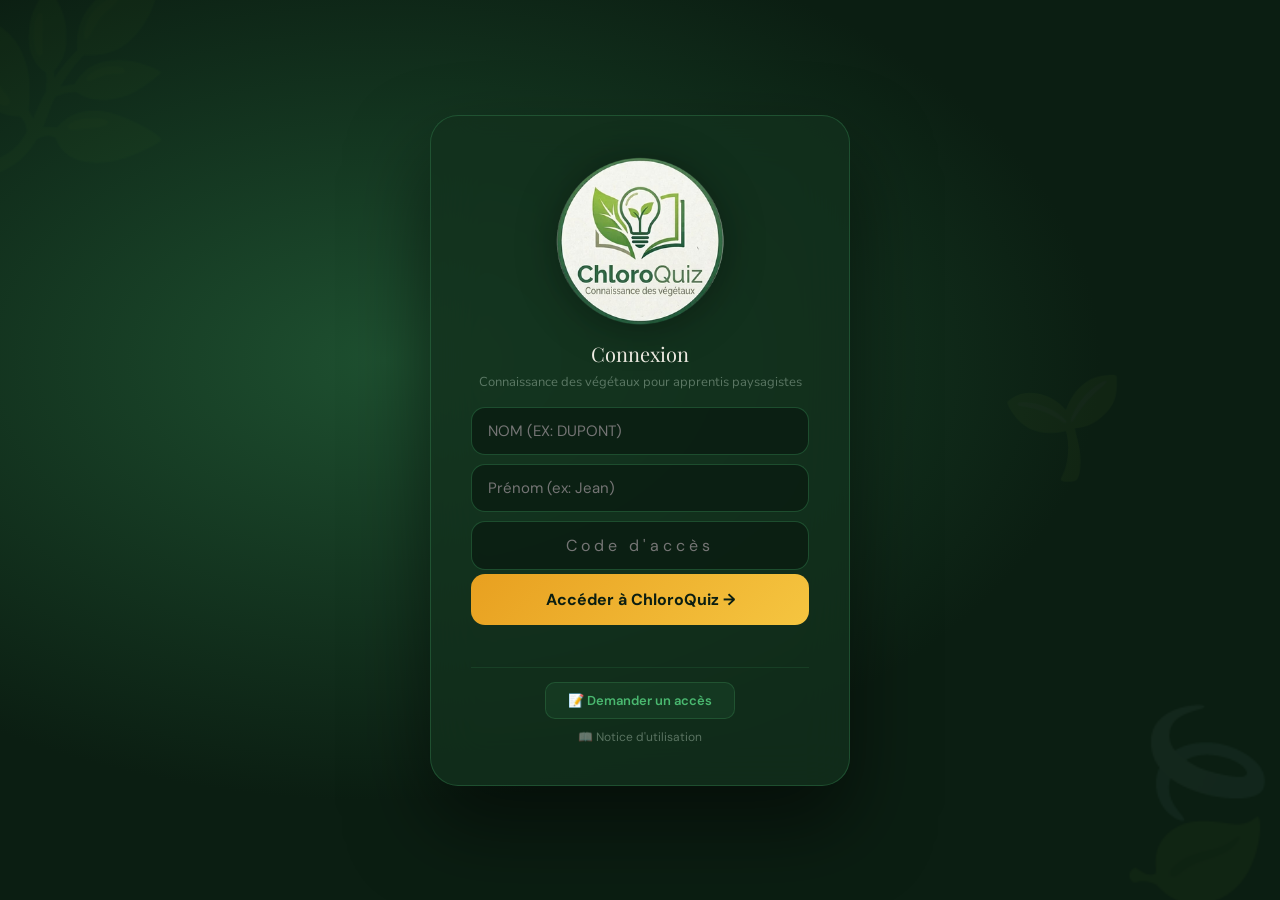
==== commit 05c6cfbb: "Add files via upload" ====
--- a/index.html
+++ b/index.html
@@ -2,7 +2,7 @@
 <html lang="fr">
 <head>
 <meta charset="UTF-8"/>
-  <meta name="app-version" content="2026-03-24-v49"/>
+  <meta name="app-version" content="2026-03-25-v58"/>
 <meta name="mobile-web-app-capable" content="yes">
   <meta name="apple-mobile-web-app-capable" content="yes">
   <meta name="apple-mobile-web-app-title" content="ChloroQuiz">
@@ -52,27 +52,33 @@
   <div class="pw-leaf" style="top:40%;right:12%;animation-delay:1.5s;font-size:100px">🌱</div>
   <div class="pw-card">
     <img src="[data-uri]" alt="ChloroQuiz" style="width:170px;height:170px;object-fit:contain;filter:drop-shadow(0 4px 20px rgba(0,0,0,0.35));margin-bottom:8px">
-    <div class="pw-title">Accès sécurisé</div>
+    <div class="pw-title">Connexion</div>
     <div class="pw-sub">Connaissance des végétaux pour apprentis paysagistes</div>
-    <input class="pw-input" id="pw-input" type="password" placeholder="••••••••" autocomplete="off"/>
-    <button class="pw-btn" onclick="checkPassword()">Accéder à ChloroQuiz →</button>
+    <div style="display:flex;flex-direction:column;gap:9px;margin-bottom:4px">
+      <input class="pw-input" id="login-nom" type="text" placeholder="NOM (ex: DUPONT)" autocomplete="off" maxlength="40"
+        style="text-transform:uppercase"
+        oninput="this.value=this.value.toUpperCase().replace(/[^A-Z0-9\s\-']/g,'')"/>
+      <input class="pw-input" id="login-prenom" type="text" placeholder="Prénom (ex: Jean)" autocomplete="off" maxlength="40"/>
+      <input class="pw-input" id="login-code" type="password" placeholder="Code d'accès" autocomplete="off" maxlength="20"
+        onkeydown="if(event.key==='Enter') checkLogin()"/>
+    </div>
+    <button class="pw-btn" onclick="checkLogin()">Accéder à ChloroQuiz →</button>
     <div class="pw-err" id="pw-err"></div>
 
-    <!-- Lien notice avant connexion -->
-    <div style="margin-top:18px;padding-top:16px;border-top:1px solid rgba(74,184,112,.12)">
+    <!-- Lien demande d'accès -->
+    <div style="margin-top:14px;padding-top:14px;border-top:1px solid rgba(74,184,112,.12);display:flex;flex-direction:column;align-items:center;gap:10px">
+      <button onclick="openInscription()"
+        style="padding:9px 22px;background:rgba(74,184,112,.08);border:1px solid rgba(74,184,112,.22);border-radius:10px;color:var(--g4);font-family:'DM Sans',sans-serif;font-size:13px;font-weight:600;cursor:pointer;transition:background .2s"
+        onmouseover="this.style.background='rgba(74,184,112,.18)'"
+        onmouseout="this.style.background='rgba(74,184,112,.08)'">
+        📝 Demander un accès
+      </button>
       <a href="ChloroQuiz_Notice.pdf" target="_blank" rel="noopener"
-         style="display:inline-flex;align-items:center;gap:8px;padding:10px 22px;
-                background:rgba(74,184,112,.08);border:1px solid rgba(74,184,112,.22);
-                border-radius:10px;color:var(--g4);font-family:'DM Sans',sans-serif;
-                font-size:13px;font-weight:600;text-decoration:none;
-                transition:background .2s"
-         onmouseover="this.style.background='rgba(74,184,112,.18)'"
-         onmouseout="this.style.background='rgba(74,184,112,.08)'">
-        📖 Télécharger la notice d'utilisation
+         style="display:inline-flex;align-items:center;gap:6px;color:rgba(200,223,204,.4);font-family:'DM Sans',sans-serif;font-size:12px;text-decoration:none"
+         onmouseover="this.style.color='rgba(200,223,204,.7)'"
+         onmouseout="this.style.color='rgba(200,223,204,.4)'">
+        📖 Notice d'utilisation
       </a>
-      <div style="font-size:11px;color:rgba(200,223,204,.35);margin-top:8px">
-        Accessible sans connexion — découvre l'appli avant de te connecter
-      </div>
     </div>
 
   </div>
@@ -89,6 +95,7 @@
       <button class="nb active" id="nb-home"   onclick="showPage('home')">🏠 Accueil</button>
       <button class="nb"        id="nb-quiz"   onclick="showPage('quiz')">📸 Quiz</button>
       <button class="nb"        id="nb-fiches" onclick="showPage('fiches')">📋 Fiches</button>
+      <button class="nb"        id="nb-messages" onclick="showPage('messages')" style="position:relative">💬 Messages<span id="msg-badge-top" style="display:none;position:absolute;top:4px;right:6px;background:#e8a020;color:#0b1e12;border-radius:50%;min-width:16px;height:16px;font-size:10px;font-weight:900;line-height:16px;text-align:center;padding:0 3px"></span></button>
       <button class="nb"        id="nb-scores" onclick="showPage('scores')">🏆 Classement</button>
       <button class="nb"        id="nb-myplants" onclick="showPage('myplants')">🌱 Mes végétaux</button>
       <button class="nb atab"   id="nb-stats"  onclick="showPage('stats')" style="display:none">📊 Statistiques</button>
@@ -143,6 +150,12 @@
           <button class="join-btn" id="join-btn" onclick="joinSession()">→</button>
         </div>
       </div>
+      <div class="fc" id="home-peer-card" onclick="openPeerSessionModal()" style="background:linear-gradient(135deg,rgba(74,184,112,.12),rgba(45,122,74,.08));border-color:rgba(74,184,112,.35);cursor:pointer;display:none">
+        <span class="fc-icon">🤝</span>
+        <div class="fc-title">Jouer entre nous</div>
+        <div class="fc-desc">Créez une partie privée avec tes amis ou rejoins-en une. Résultats visibles uniquement entre vous.</div>
+        <div class="fc-arrow" style="color:var(--g4)">Créer ou rejoindre →</div>
+      </div>
       <div class="fc fc-admin" id="home-admin-card" onclick="showPage('admin')" style="display:none">
         <span class="fc-icon">⚙️</span>
         <div class="fc-title">Administration</div>
@@ -190,6 +203,11 @@
       </div>
       <div id="lb-table"></div>
     </div>
+  </div>
+
+  <!-- MESSAGES -->
+  <div class="page" id="page-messages" style="display:none">
+    <div id="messages-container" style="padding:0"></div>
   </div>
 
   <!-- FICHES -->
@@ -293,6 +311,14 @@
           </div>
           <span class="admin-sidebar-badge" id="sidebar-badge-gloss" style="display:none"></span>
         </button>
+        <button class="admin-sidebar-item" id="atab-users" onclick="switchAdminTab('users')" style="display:none">
+          <span class="admin-sidebar-icon">👥</span>
+          <div class="admin-sidebar-text">
+            <div class="admin-sidebar-label">Utilisateurs</div>
+            <div class="admin-sidebar-desc">Comptes &amp; demandes</div>
+          </div>
+          <span class="admin-sidebar-badge" id="sidebar-badge-users" style="display:none"></span>
+        </button>
         <!-- séparateur + lien rapide classement -->
         <div style="margin-top:8px;padding-top:14px;border-top:1px solid rgba(74,184,112,.1)">
           <button onclick="showPage('scores')" style="width:100%;padding:10px 14px;border-radius:11px;border:1px solid rgba(74,184,112,.12);background:transparent;color:rgba(200,223,204,.4);font-family:'DM Sans',sans-serif;font-size:12px;cursor:pointer;transition:all .2s;text-align:left;display:flex;align-items:center;gap:8px"
@@ -334,6 +360,11 @@
                 style="background:linear-gradient(135deg,#005080,#0070a8);font-size:13px"
                 title="Voir l'état des photos : localStorage vs Supabase vs mémoire">
                 🔍 Diagnostic photos
+              </button>
+              <button class="add-btn" onclick="forceSyncScores()"
+                style="background:linear-gradient(135deg,#206040,#308050);font-size:13px"
+                title="Envoyer les scores locaux vers Supabase">
+                📤 Sync scores
               </button>
               <button class="add-btn" onclick="triggerCSVImport()"
                 style="background:linear-gradient(135deg,#1a6840,#229954);font-size:13px"
@@ -436,6 +467,11 @@
           <div id="gloss-list" style="margin-top:8px"></div>
         </div>
 
+        <div id="admin-tab-users" style="display:none">
+          <!-- contenu généré dynamiquement par renderUsersTab() -->
+          <div style="color:rgba(200,223,204,.4);padding:20px;text-align:center;font-size:13px">Chargement…</div>
+        </div>
+
       </div><!-- /admin-content -->
     </div><!-- /admin-layout -->
   </div>
@@ -458,6 +494,11 @@
     <button class="bn-item" id="bn-fiches" onclick="showPage('fiches')" aria-label="Fiches">
       <span class="bn-item-icon">📋</span>
       <span class="bn-item-label">Fiches</span>
+    </button>
+    <button class="bn-item" id="bn-messages" onclick="showPage('messages')" aria-label="Messages" style="position:relative">
+      <span class="bn-item-icon">💬</span>
+      <span class="bn-item-label">Messages</span>
+      <span id="msg-badge-bn" style="display:none;position:absolute;top:4px;right:8px;background:#e8a020;color:#0b1e12;border-radius:50%;min-width:16px;height:16px;font-size:10px;font-weight:900;line-height:16px;text-align:center;padding:0 3px"></span>
     </button>
     <button class="bn-item" id="bn-myplants" onclick="showPage('myplants')" aria-label="Mes végétaux">
       <span class="bn-item-icon">🌱</span>
--- a/chloroquiz.css
+++ b/chloroquiz.css
@@ -23,17 +23,19 @@
 .pw-leaf{position:absolute;font-size:180px;opacity:.04;animation:fl-float 9s ease-in-out infinite;user-select:none;pointer-events:none}
 @keyframes fl-float{0%,100%{transform:translateY(0) rotate(0deg)}50%{transform:translateY(-18px) rotate(6deg)}}
 .pw-card{background:rgba(19,48,29,.78);backdrop-filter:blur(24px);border:1px solid rgba(74,184,112,.25);
-  border-radius:28px;padding:52px 44px;width:400px;max-width:94vw;text-align:center;position:relative;z-index:1;
+  border-radius:28px;padding:40px 40px;width:420px;max-width:94vw;text-align:center;position:relative;z-index:1;
   box-shadow:0 40px 80px rgba(0,0,0,.5)}
 .pw-logo{font-family:var(--disp);font-size:46px;font-weight:900;color:var(--g4);letter-spacing:-1px}
 .pw-logo span{color:var(--am2); font-family: 'Montserrat', sans-serif;}
 .pw-tagline{font-size:11px;letter-spacing:3px;text-transform:uppercase;color:rgba(200,223,204,.35);margin-bottom:36px}
 .pw-icon{font-size:52px;display:block;margin-bottom:14px}
 .pw-title{font-family:var(--disp);font-size:20px;color:var(--cr);margin-bottom:6px}
-.pw-sub{font-size:13px;color:rgba(200,223,204,.4);margin-bottom:26px}
-.pw-input{width:100%;padding:15px 18px;background:rgba(11,30,18,.85);border:1px solid rgba(74,184,112,.3);
-  border-radius:14px;color:var(--cr);font-size:16px;text-align:center;letter-spacing:3px;
-  outline:none;transition:border-color .3s,box-shadow .3s;margin-bottom:14px;font-family:'DM Sans',sans-serif}
+.pw-sub{font-size:13px;color:rgba(200,223,204,.4);margin-bottom:16px}
+.pw-input{width:100%;padding:13px 16px;background:rgba(11,30,18,.85);border:1px solid rgba(74,184,112,.3);
+  border-radius:14px;color:var(--cr);font-size:15px;text-align:left;letter-spacing:normal;
+  outline:none;transition:border-color .3s,box-shadow .3s;margin-bottom:0;font-family:'DM Sans',sans-serif;box-sizing:border-box}
+/* Code d'accès : centré avec espacement lisible */
+#login-code{text-align:center;letter-spacing:4px;font-size:16px}
 .pw-input:focus{border-color:var(--am);box-shadow:0 0 0 3px rgba(232,160,32,.15)}
 .pw-btn{width:100%;padding:15px;background:linear-gradient(135deg,var(--am),var(--am2));border:none;border-radius:14px;
   color:#0b1e12;font-size:16px;font-weight:700;cursor:pointer;transition:all .2s;font-family:'DM Sans',sans-serif}
